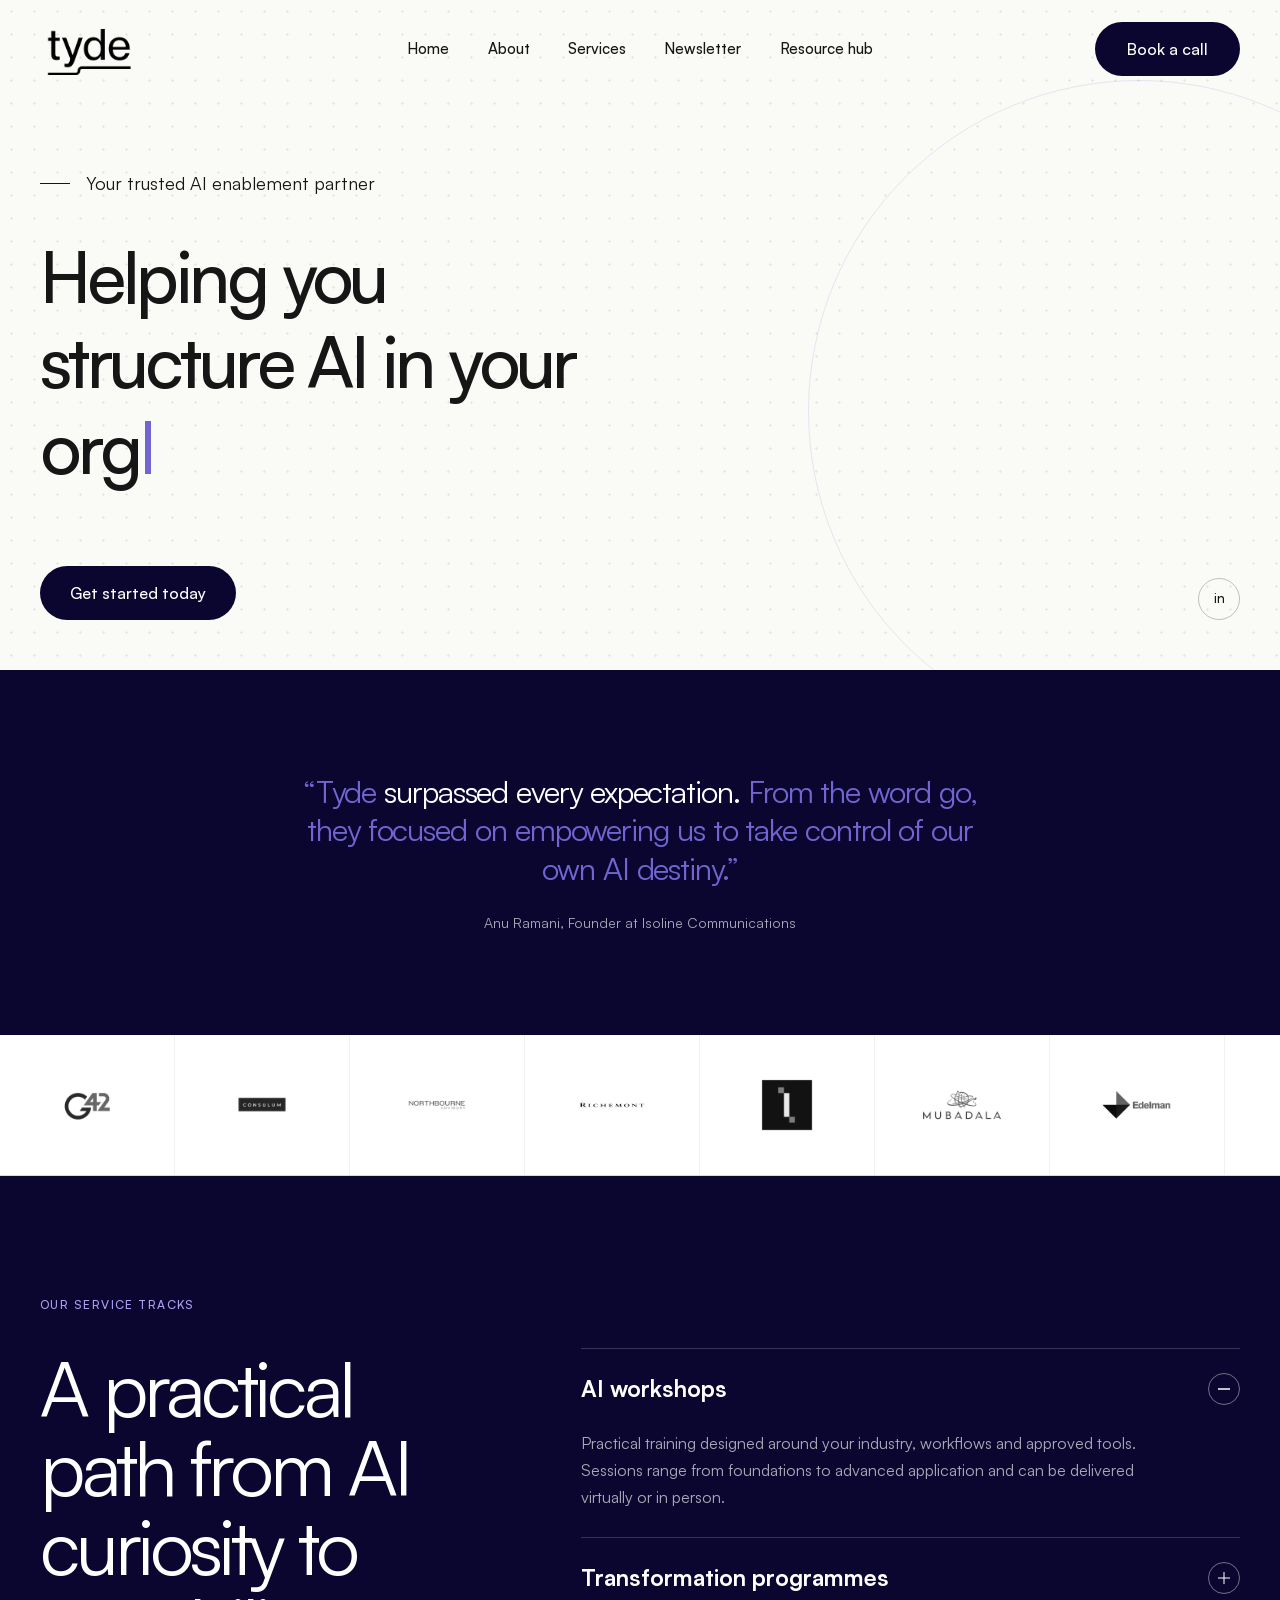
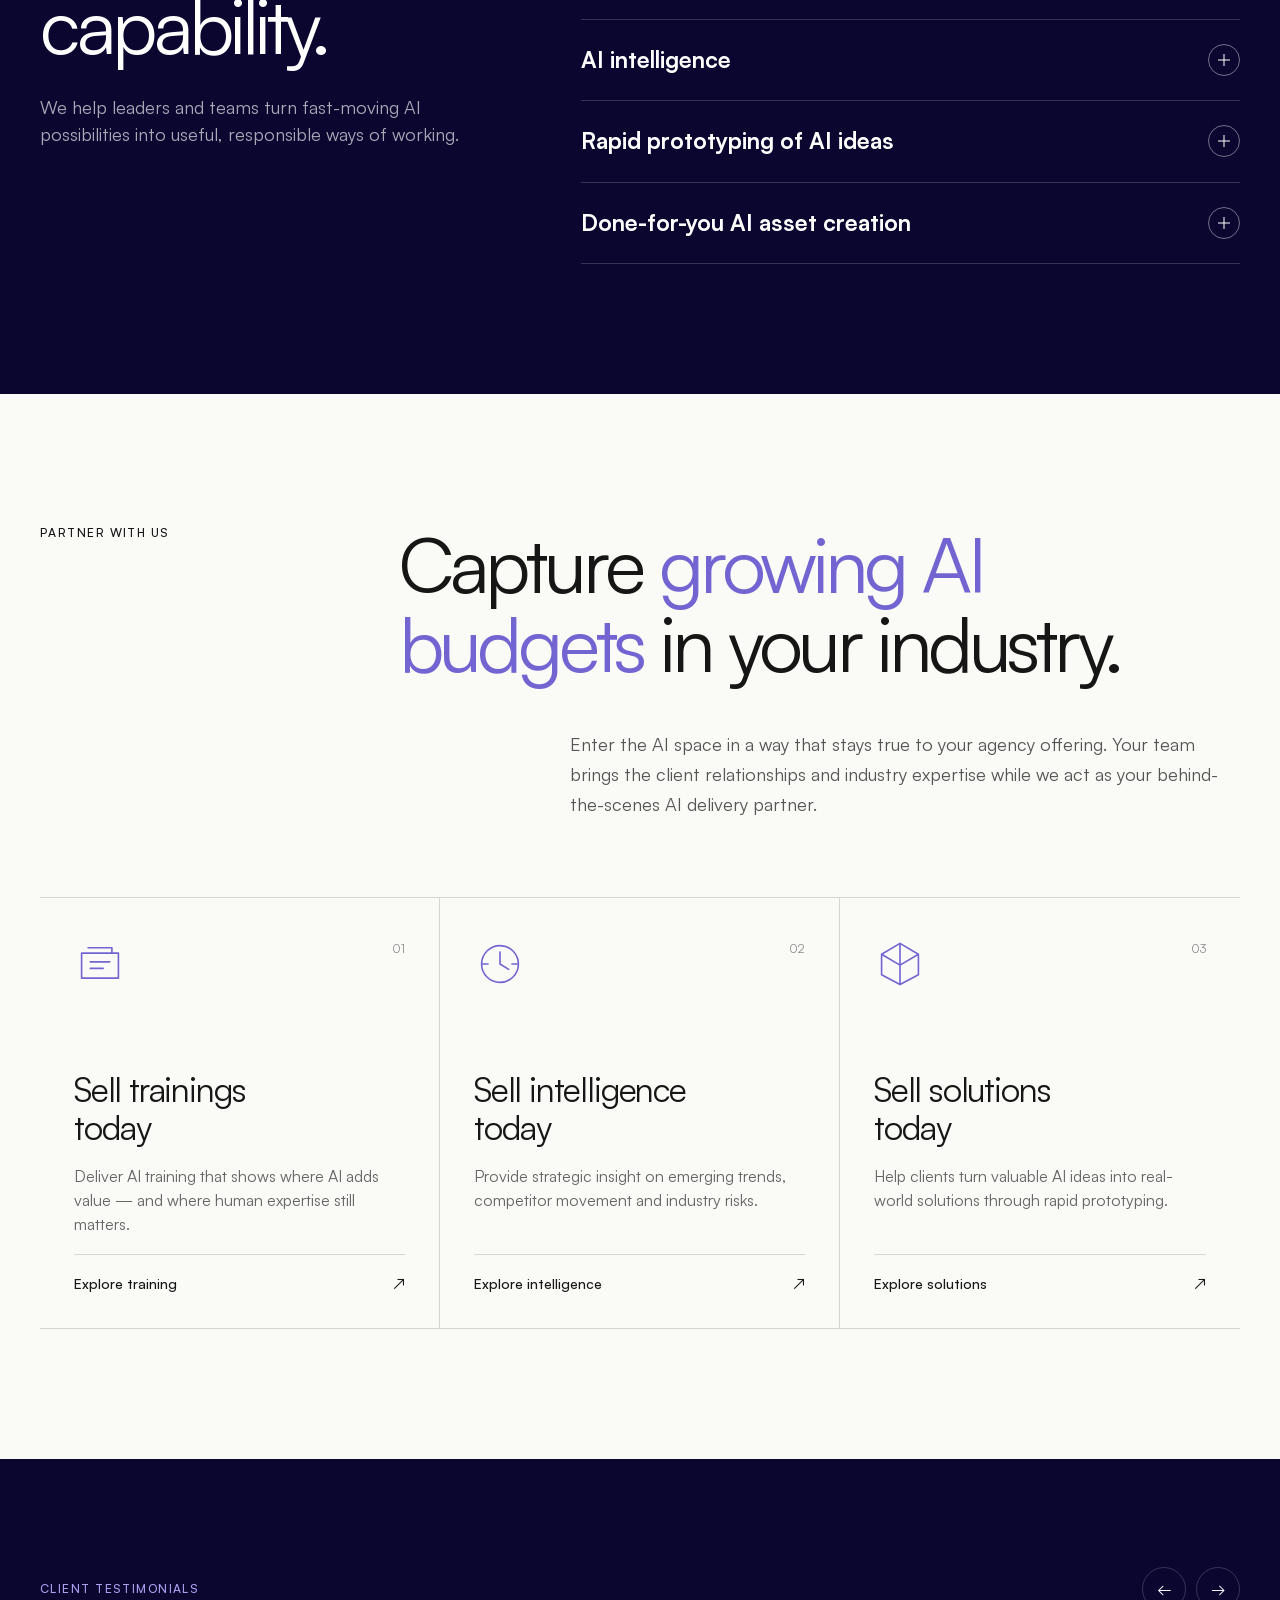
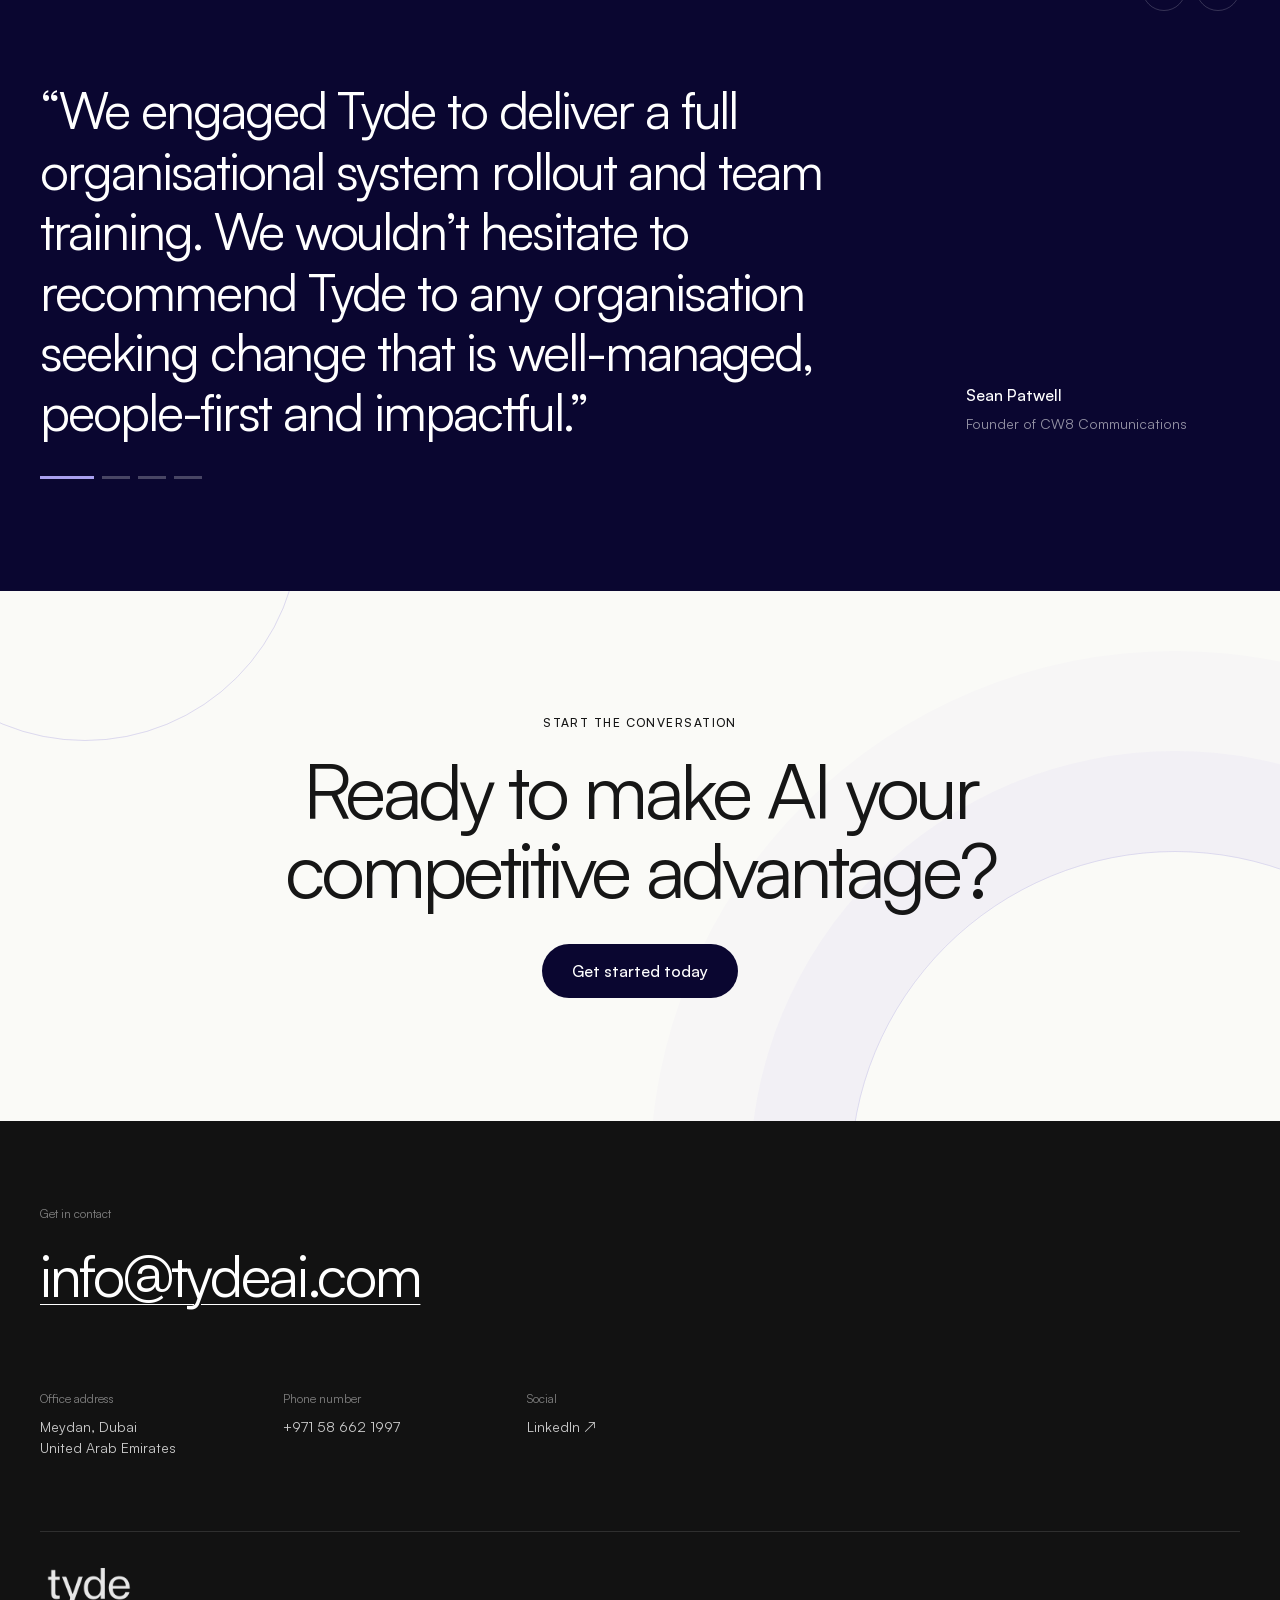
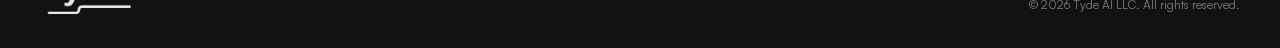
==== index.html @ e91dc78a "first version" ====
<!doctype html>
<html lang="en">
  <head>
    <meta charset="UTF-8" />
    <meta name="viewport" content="width=device-width, initial-scale=1.0" />
    <meta
      name="description"
      content="Tyde helps organisations structure, adopt and scale AI with practical training, transformation programmes and strategic intelligence."
    />
    <meta name="theme-color" content="#0a0630" />
    <meta property="og:title" content="Tyde — Your trusted AI enablement partner" />
    <meta
      property="og:description"
      content="Helping you structure AI in your organisation."
    />
    <meta property="og:type" content="website" />
    <meta property="og:image" content="https://tydeai.github.io/assets/tyde-social.png" />
    <title>Tyde | Your trusted AI enablement partner</title>
    <link rel="icon" href="assets/tyde-mark.png" />
    <link rel="preload" href="styles.css" as="style" />
    <link rel="stylesheet" href="styles.css" />
    <script src="script.js" defer></script>
  </head>
  <body>
    <a class="skip-link" href="#main-content">Skip to main content</a>

    <header class="site-header" data-header>
      <div class="nav-shell">
        <a class="brand" href="#home" aria-label="Tyde home">
          <img src="assets/tyde-logo.png" alt="Tyde" />
        </a>

        <button
          class="menu-toggle"
          type="button"
          aria-expanded="false"
          aria-controls="primary-navigation"
          aria-label="Open navigation"
        >
          <span></span>
          <span></span>
        </button>

        <nav id="primary-navigation" class="primary-nav" aria-label="Primary navigation">
          <a href="#home">Home</a>
          <a href="#about">About</a>
          <a href="#services">Services</a>
          <a href="https://www.tyde-ai.com/newsletter" target="_blank" rel="noreferrer">Newsletter</a>
          <a href="https://www.tyde-ai.com/resources" target="_blank" rel="noreferrer">Resource hub</a>
        </nav>

        <a class="button button--dark header-cta" href="#contact">Book a call</a>
      </div>
    </header>

    <main id="main-content">
      <section id="home" class="hero dot-grid" aria-labelledby="hero-title">
        <div class="hero-inner">
          <p class="eyebrow reveal"><span></span>Your trusted AI enablement partner</p>
          <h1
            id="hero-title"
            class="hero-title reveal"
            data-typewriter="Helping you&#10;structure AI in your&#10;organisation"
            data-typewriter-mobile="Helping you&#10;structure AI in&#10;your organisation"
          >
            Helping you<br />structure AI in your<br />organisation
          </h1>
          <div class="hero-footer reveal">
            <a class="button button--dark" href="#services">Get started today</a>
            <a
              class="social-link"
              href="https://www.linkedin.com/company/102561746"
              target="_blank"
              rel="noreferrer"
              aria-label="Tyde on LinkedIn"
            >
              <span aria-hidden="true">in</span>
            </a>
          </div>
        </div>
      </section>

      <section id="about" class="quote-panel section-dark" aria-label="Client quote">
        <div class="quote-inner reveal">
          <blockquote>
            “Tyde <strong>surpassed every expectation.</strong> From the word go, they focused on
            empowering us to take control of our own AI destiny.”
          </blockquote>
          <p>Anu Ramani, Founder at Isoline Communications</p>
        </div>
      </section>

      <section class="logo-strip" aria-label="Organisations Tyde has worked with">
        <div class="logo-track">
          <div class="logo-set">
            <img src="assets/client-logos/g42.png" alt="G42" />
            <img src="assets/client-logos/consulum.png" alt="Consulum" />
            <img src="assets/client-logos/northbourne.png" alt="Northbourne Advisory" />
            <img src="assets/client-logos/richemont.png" alt="Richemont" />
            <img src="assets/client-logos/isoline.png" alt="Isoline Communications" />
            <img src="assets/client-logos/mubadala.png" alt="Mubadala" />
            <img src="assets/client-logos/edelman.png" alt="Edelman" />
            <img src="assets/client-logos/jwi.png" alt="JWI" />
          </div>
          <div class="logo-set" aria-hidden="true">
            <img src="assets/client-logos/g42.png" alt="" />
            <img src="assets/client-logos/consulum.png" alt="" />
            <img src="assets/client-logos/northbourne.png" alt="" />
            <img src="assets/client-logos/richemont.png" alt="" />
            <img src="assets/client-logos/isoline.png" alt="" />
            <img src="assets/client-logos/mubadala.png" alt="" />
            <img src="assets/client-logos/edelman.png" alt="" />
            <img src="assets/client-logos/jwi.png" alt="" />
          </div>
        </div>
      </section>

      <section id="services" class="services section-dark" aria-labelledby="services-title">
        <div class="section-shell">
          <p class="section-kicker reveal">Our service tracks</p>
          <div class="services-layout">
            <div class="services-intro reveal">
              <h2 id="services-title">A practical path from AI curiosity to capability.</h2>
              <p>
                We help leaders and teams turn fast-moving AI possibilities into useful,
                responsible ways of working.
              </p>
            </div>

            <div class="accordion reveal" data-accordion>
              <article class="accordion-item is-open">
                <h3>
                  <button type="button" aria-expanded="true" aria-controls="service-panel-1">
                    <span>AI workshops</span><span class="accordion-icon" aria-hidden="true"></span>
                  </button>
                </h3>
                <div id="service-panel-1" class="accordion-panel">
                  <div>
                    <p>
                      Practical training designed around your industry, workflows and approved
                      tools. Sessions range from foundations to advanced application and can be
                      delivered virtually or in person.
                    </p>
                  </div>
                </div>
              </article>

              <article class="accordion-item">
                <h3>
                  <button type="button" aria-expanded="false" aria-controls="service-panel-2">
                    <span>Transformation programmes</span><span class="accordion-icon" aria-hidden="true"></span>
                  </button>
                </h3>
                <div id="service-panel-2" class="accordion-panel" hidden>
                  <div>
                    <p>
                      A structured six-month programme covering AI strategy, governance,
                      workflow redesign, tool selection and capability-building across your team.
                    </p>
                  </div>
                </div>
              </article>

              <article class="accordion-item">
                <h3>
                  <button type="button" aria-expanded="false" aria-controls="service-panel-3">
                    <span>AI intelligence</span><span class="accordion-icon" aria-hidden="true"></span>
                  </button>
                </h3>
                <div id="service-panel-3" class="accordion-panel" hidden>
                  <div>
                    <p>
                      Monthly leadership briefings that translate new tools, competitor activity,
                      opportunities and risks into relevant decisions for your organisation.
                    </p>
                  </div>
                </div>
              </article>

              <article class="accordion-item">
                <h3>
                  <button type="button" aria-expanded="false" aria-controls="service-panel-4">
                    <span>Rapid prototyping of AI ideas</span><span class="accordion-icon" aria-hidden="true"></span>
                  </button>
                </h3>
                <div id="service-panel-4" class="accordion-panel" hidden>
                  <div>
                    <p>
                      Turn high-potential concepts into testable prototypes quickly, so your team
                      can learn from real use before making larger technology investments.
                    </p>
                  </div>
                </div>
              </article>

              <article class="accordion-item">
                <h3>
                  <button type="button" aria-expanded="false" aria-controls="service-panel-5">
                    <span>Done-for-you AI asset creation</span><span class="accordion-icon" aria-hidden="true"></span>
                  </button>
                </h3>
                <div id="service-panel-5" class="accordion-panel" hidden>
                  <div>
                    <p>
                      Experienced creative, content and strategy specialists combine human
                      judgement with AI tools to deliver polished written, visual and video assets.
                    </p>
                  </div>
                </div>
              </article>
            </div>
          </div>
        </div>
      </section>

      <section id="partner" class="partner-section" aria-labelledby="partner-title">
        <div class="section-shell">
          <div class="partner-heading reveal">
            <p class="section-kicker">Partner with us</p>
            <h2 id="partner-title">Capture <span>growing AI budgets</span> in your industry.</h2>
          </div>
          <p class="partner-copy reveal">
            Enter the AI space in a way that stays true to your agency offering. Your team brings
            the client relationships and industry expertise while we act as your behind-the-scenes
            AI delivery partner.
          </p>

          <div class="partner-grid">
            <article class="partner-card reveal">
              <div class="line-icon" aria-hidden="true">
                <svg viewBox="0 0 48 48"><path d="M7 14h34v23H7zM13 9h22v5M15 22h18M15 28h12" /></svg>
              </div>
              <p class="card-number">01</p>
              <h3>Sell trainings today</h3>
              <p>Deliver AI training that shows where AI adds value — and where human expertise still matters.</p>
              <a href="#contact">Explore training <span aria-hidden="true">↗</span></a>
            </article>
            <article class="partner-card reveal">
              <div class="line-icon" aria-hidden="true">
                <svg viewBox="0 0 48 48"><circle cx="24" cy="24" r="17"/><path d="M24 13v11l8 5M8 24h5M35 24h5"/></svg>
              </div>
              <p class="card-number">02</p>
              <h3>Sell intelligence today</h3>
              <p>Provide strategic insight on emerging trends, competitor movement and industry risks.</p>
              <a href="#contact">Explore intelligence <span aria-hidden="true">↗</span></a>
            </article>
            <article class="partner-card reveal">
              <div class="line-icon" aria-hidden="true">
                <svg viewBox="0 0 48 48"><path d="M24 5 41 15v19L24 43 7 34V15zM7 15l17 10 17-10M24 25v18M24 5v20"/></svg>
              </div>
              <p class="card-number">03</p>
              <h3>Sell solutions today</h3>
              <p>Help clients turn valuable AI ideas into real-world solutions through rapid prototyping.</p>
              <a href="#contact">Explore solutions <span aria-hidden="true">↗</span></a>
            </article>
          </div>
        </div>
      </section>

      <section id="testimonials" class="testimonials section-dark" aria-labelledby="testimonial-title">
        <div class="section-shell">
          <div class="testimonial-topline reveal">
            <p id="testimonial-title" class="section-kicker">Client testimonials</p>
            <div class="carousel-controls">
              <button type="button" data-carousel-prev aria-label="Previous testimonial">←</button>
              <button type="button" data-carousel-next aria-label="Next testimonial">→</button>
            </div>
          </div>

          <div class="testimonial-stage reveal" aria-live="polite">
            <article class="testimonial-slide is-active" data-slide>
              <blockquote>
                “We engaged Tyde to deliver a full organisational system rollout and team training.
                We wouldn’t hesitate to recommend Tyde to any organisation seeking change that is
                well-managed, people-first and impactful.”
              </blockquote>
              <p><strong>Sean Patwell</strong><span>Founder of CW8 Communications</span></p>
            </article>
            <article class="testimonial-slide" data-slide hidden>
              <blockquote>
                “It’s not about playing with tools here and there. It’s about building the right
                structure and foundations, which Tyde has helped us put in place.”
              </blockquote>
              <p><strong>Benjamin Thomas</strong><span>Creative Director, JWI Global</span></p>
            </article>
            <article class="testimonial-slide" data-slide hidden>
              <blockquote>
                “Tyde’s sessions were insightful, engaging and practical — people walked away
                equally impressed and having benefited. They’re your people.”
              </blockquote>
              <p><strong>Mazar Masud</strong><span>Former Managing Director at Edelman MENA</span></p>
            </article>
            <article class="testimonial-slide" data-slide hidden>
              <blockquote>
                “Tyde has been a true partner in our AI journey. They helped us see how AI could
                connect the dots between our data, our workflows and our experience.”
              </blockquote>
              <p><strong>Toni Sottak</strong><span>Managing Director at Wired Island International</span></p>
            </article>
          </div>
          <div class="carousel-dots" aria-label="Choose testimonial"></div>
        </div>
      </section>

      <section id="contact" class="cta-section" aria-labelledby="cta-title">
        <div class="cta-orbit cta-orbit--one" aria-hidden="true"></div>
        <div class="cta-orbit cta-orbit--two" aria-hidden="true"></div>
        <div class="cta-inner reveal">
          <p class="section-kicker">Start the conversation</p>
          <h2 id="cta-title">Ready to make AI your competitive advantage?</h2>
          <a class="button button--dark" href="mailto:info@tydeai.com?subject=Let%27s%20talk%20about%20AI">Get started today</a>
        </div>
      </section>
    </main>

    <footer class="site-footer">
      <div class="footer-shell">
        <div class="footer-intro">
          <p>Get in contact</p>
          <a href="mailto:info@tydeai.com">info@tydeai.com</a>
        </div>
        <div class="footer-details">
          <div>
            <p>Office address</p>
            <address>Meydan, Dubai<br />United Arab Emirates</address>
          </div>
          <div>
            <p>Phone number</p>
            <a href="tel:+971586621997">+971 58 662 1997</a>
          </div>
          <div>
            <p>Social</p>
            <a href="https://www.linkedin.com/company/102561746" target="_blank" rel="noreferrer">LinkedIn ↗</a>
          </div>
        </div>
        <div class="footer-bottom">
          <a class="brand brand--footer" href="#home" aria-label="Back to top">
            <img src="assets/tyde-logo.png" alt="Tyde" />
          </a>
          <p>© <span data-year>2026</span> Tyde AI LLC. All rights reserved.</p>
        </div>
      </div>
    </footer>
  </body>
</html>
---- styles.css ----
@font-face {
  font-family: "Satoshi";
  src: url("assets/fonts/satoshi-regular.woff2") format("woff2");
  font-display: swap;
  font-style: normal;
  font-weight: 400;
}

@font-face {
  font-family: "Satoshi";
  src: url("assets/fonts/satoshi-medium.woff2") format("woff2");
  font-display: swap;
  font-style: normal;
  font-weight: 500 600;
}

@font-face {
  font-family: "Satoshi";
  src: url("assets/fonts/satoshi-bold.woff2") format("woff2");
  font-display: swap;
  font-style: normal;
  font-weight: 700;
}

:root {
  --ink: #161616;
  --navy: #0a0630;
  --navy-soft: #171143;
  --violet: #7265d1;
  --violet-light: #aaa0f0;
  --paper: #fafaf7;
  --white: #ffffff;
  --line: rgba(22, 22, 22, 0.16);
  --dark-line: rgba(255, 255, 255, 0.18);
  --shell: min(1280px, calc(100vw - 80px));
  --radius-pill: 999px;
  --ease: cubic-bezier(0.2, 0.75, 0.25, 1);
}

* {
  box-sizing: border-box;
}

html {
  scroll-behavior: smooth;
}

body {
  margin: 0;
  background: var(--paper);
  color: var(--ink);
  font-family: "Satoshi", Arial, sans-serif;
  font-size: 16px;
  line-height: 1.5;
  -webkit-font-smoothing: antialiased;
}

body.nav-open {
  overflow: hidden;
}

a {
  color: inherit;
}

button,
a {
  -webkit-tap-highlight-color: transparent;
}

button {
  font: inherit;
}

img,
svg {
  display: block;
  max-width: 100%;
}

h1,
h2,
h3,
p,
blockquote {
  margin: 0;
}

[hidden] {
  display: none !important;
}

.skip-link {
  position: fixed;
  top: 12px;
  left: 12px;
  z-index: 100;
  padding: 10px 16px;
  border-radius: var(--radius-pill);
  background: var(--white);
  color: var(--ink);
  transform: translateY(-180%);
  transition: transform 180ms ease;
}

.skip-link:focus {
  transform: translateY(0);
}

.site-header {
  position: fixed;
  inset: 0 0 auto;
  z-index: 30;
  padding: 22px 0;
  transition: background 250ms ease, padding 250ms ease, box-shadow 250ms ease;
}

.site-header.is-scrolled {
  padding: 14px 0;
  background: rgba(250, 250, 247, 0.9);
  box-shadow: 0 1px 0 rgba(22, 22, 22, 0.08);
  backdrop-filter: blur(18px);
}

.nav-shell,
.section-shell,
.footer-shell {
  width: var(--shell);
  margin-inline: auto;
}

.nav-shell {
  display: grid;
  grid-template-columns: 1fr auto 1fr;
  align-items: center;
}

.brand {
  display: block;
  width: 98px;
  height: 52px;
  overflow: hidden;
  text-decoration: none;
}

.brand img {
  width: 98px;
  height: auto;
  max-width: none;
  transform: translateY(-20px);
}

.primary-nav {
  display: flex;
  align-items: center;
  gap: clamp(22px, 3vw, 42px);
}

.primary-nav a {
  position: relative;
  color: var(--ink);
  font-size: 15px;
  font-weight: 500;
  text-decoration: none;
}

.primary-nav a::after {
  position: absolute;
  right: 0;
  bottom: -7px;
  left: 0;
  height: 1px;
  background: currentColor;
  content: "";
  transform: scaleX(0);
  transform-origin: right;
  transition: transform 220ms var(--ease);
}

.primary-nav a:hover::after,
.primary-nav a:focus-visible::after {
  transform: scaleX(1);
  transform-origin: left;
}

.button {
  display: inline-flex;
  align-items: center;
  justify-content: center;
  min-height: 54px;
  padding: 0 29px;
  border: 1px solid transparent;
  border-radius: var(--radius-pill);
  font-weight: 600;
  text-decoration: none;
  transition: background 220ms ease, color 220ms ease, transform 220ms var(--ease), border-color 220ms ease;
}

.button:hover {
  transform: translateY(-2px);
}

.button--dark {
  background: var(--navy);
  color: var(--white);
}

.button--dark:hover,
.button--dark:focus-visible {
  background: var(--violet);
}

.header-cta {
  justify-self: end;
  min-height: 54px;
  padding-inline: 31px;
}

.menu-toggle {
  display: none;
}

.hero {
  position: relative;
  display: flex;
  min-height: 670px;
  padding: 150px 0 50px;
  overflow: hidden;
}

.dot-grid {
  background-color: var(--paper);
  background-image: radial-gradient(rgba(10, 6, 48, 0.08) 1.05px, transparent 1.05px);
  background-size: 23px 23px;
}

.hero::after {
  position: absolute;
  top: 80px;
  right: -190px;
  width: 660px;
  height: 660px;
  border: 1px solid rgba(114, 101, 209, 0.15);
  border-radius: 50%;
  content: "";
  pointer-events: none;
}

.hero-inner {
  position: relative;
  z-index: 1;
  display: flex;
  flex: 0 1 var(--shell);
  flex-direction: column;
  width: var(--shell);
  margin-inline: auto;
}

.eyebrow,
.section-kicker {
  text-transform: uppercase;
  letter-spacing: 0.12em;
  font-size: 12px;
  font-weight: 600;
}

.eyebrow {
  display: flex;
  align-items: center;
  gap: 16px;
  margin-top: 20px;
  text-transform: none;
  letter-spacing: 0;
  font-size: 18px;
  font-weight: 400;
}

.eyebrow span {
  width: 30px;
  height: 1px;
  background: currentColor;
}

.hero-title {
  max-width: 780px;
  min-height: 3.6em;
  margin-top: 36px;
  font-size: clamp(56px, 5.56vw, 80px);
  font-weight: 500;
  letter-spacing: -0.05em;
  line-height: 1.2;
  white-space: pre-line;
}

.hero-title::after {
  display: inline-block;
  width: 0.08em;
  height: 0.74em;
  margin-left: 0.08em;
  background: var(--violet);
  content: "";
  animation: blink 900ms steps(2, start) infinite;
}

.hero-title.is-complete::after {
  opacity: 0;
  animation: none;
}

.hero-footer {
  display: flex;
  align-items: flex-end;
  justify-content: space-between;
  margin-top: auto;
}

.social-link {
  display: grid;
  width: 42px;
  height: 42px;
  border: 1px solid rgba(22, 22, 22, 0.25);
  border-radius: 50%;
  place-items: center;
  font-size: 13px;
  font-weight: 600;
  text-decoration: none;
  transition: background 200ms ease, color 200ms ease;
}

.social-link:hover,
.social-link:focus-visible {
  background: var(--navy);
  color: var(--white);
}

.section-dark {
  background: var(--navy);
  color: var(--white);
}

.quote-panel {
  display: grid;
  min-height: 365px;
  padding: 72px 24px;
  place-items: center;
}

.quote-inner {
  width: min(700px, 100%);
  text-align: center;
}

.quote-inner blockquote {
  color: var(--violet);
  font-size: clamp(25px, 2.4vw, 36px);
  font-weight: 400;
  letter-spacing: -0.035em;
  line-height: 1.24;
}

.quote-inner blockquote strong {
  color: var(--white);
  font-weight: 400;
}

.quote-inner p {
  margin-top: 25px;
  color: rgba(255, 255, 255, 0.65);
  font-size: 14px;
}

.logo-strip {
  overflow: hidden;
  border-bottom: 1px solid var(--line);
  background: var(--white);
}

.logo-track {
  display: flex;
  width: max-content;
  animation: marquee 32s linear infinite;
}

.logo-set {
  display: grid;
  grid-template-columns: repeat(8, 175px);
}

.logo-set img {
  width: 100%;
  height: 140px;
  padding: 18px;
  border-right: 1px solid rgba(22, 22, 22, 0.06);
  object-fit: contain;
  filter: grayscale(1);
}

.logo-strip:hover .logo-track {
  animation-play-state: paused;
}

.services {
  padding: 120px 0 130px;
}

.services .section-kicker,
.testimonials .section-kicker {
  color: var(--violet-light);
}

.services-layout {
  display: grid;
  grid-template-columns: minmax(260px, 0.8fr) minmax(480px, 1.2fr);
  gap: clamp(50px, 8vw, 120px);
  margin-top: 34px;
}

.services-intro h2,
.partner-heading h2,
.cta-inner h2 {
  font-size: clamp(42px, 6vw, 78px);
  font-weight: 400;
  letter-spacing: -0.052em;
  line-height: 1.03;
}

.services-intro p {
  max-width: 430px;
  margin-top: 30px;
  color: rgba(255, 255, 255, 0.65);
  font-size: 18px;
}

.accordion {
  border-top: 1px solid var(--dark-line);
}

.accordion-item {
  border-bottom: 1px solid var(--dark-line);
}

.accordion-item h3 {
  font-size: inherit;
}

.accordion-item button {
  display: flex;
  align-items: center;
  justify-content: space-between;
  width: 100%;
  padding: 23px 0;
  border: 0;
  background: none;
  color: var(--white);
  cursor: pointer;
  text-align: left;
  font-size: clamp(18px, 2vw, 23px);
}

.accordion-icon {
  position: relative;
  flex: 0 0 32px;
  width: 32px;
  height: 32px;
  margin-left: 20px;
  border: 1px solid rgba(255, 255, 255, 0.42);
  border-radius: 50%;
}

.accordion-icon::before,
.accordion-icon::after {
  position: absolute;
  top: 50%;
  left: 50%;
  width: 12px;
  height: 1px;
  background: var(--white);
  content: "";
  transform: translate(-50%, -50%);
  transition: transform 220ms ease;
}

.accordion-icon::after {
  transform: translate(-50%, -50%) rotate(90deg);
}

.accordion-item.is-open .accordion-icon::after {
  transform: translate(-50%, -50%) rotate(0deg);
}

.accordion-panel {
  display: grid;
  grid-template-rows: 0fr;
  opacity: 0;
  transition: grid-template-rows 360ms var(--ease), opacity 300ms ease;
}

.accordion-panel > div {
  overflow: hidden;
}

.accordion-panel p {
  max-width: 610px;
  padding: 0 54px 26px 0;
  color: rgba(255, 255, 255, 0.65);
  line-height: 1.7;
}

.accordion-item.is-open .accordion-panel {
  grid-template-rows: 1fr;
  opacity: 1;
}

.partner-section {
  padding: 130px 0;
  overflow: hidden;
}

.partner-heading {
  display: grid;
  grid-template-columns: 0.55fr 1.45fr;
  align-items: start;
  gap: 40px;
}

.partner-heading h2 {
  max-width: 840px;
}

.partner-heading h2 span {
  color: var(--violet);
}

.partner-copy {
  max-width: 670px;
  margin: 48px 0 78px auto;
  color: #555;
  font-size: 18px;
  line-height: 1.65;
}

.partner-grid {
  display: grid;
  grid-template-columns: repeat(3, 1fr);
  border-top: 1px solid var(--line);
  border-bottom: 1px solid var(--line);
}

.partner-card {
  position: relative;
  min-height: 430px;
  padding: 40px 34px 36px;
  border-right: 1px solid var(--line);
  transition: background 280ms ease, color 280ms ease, transform 280ms var(--ease);
}

.partner-card:last-child {
  border-right: 0;
}

.partner-card:hover {
  z-index: 1;
  background: var(--navy);
  color: var(--white);
  transform: translateY(-9px);
}

.line-icon {
  width: 52px;
  height: 52px;
  color: var(--violet);
}

.line-icon svg {
  fill: none;
  stroke: currentColor;
  stroke-linecap: round;
  stroke-linejoin: round;
  stroke-width: 1.5;
}

.card-number {
  position: absolute;
  top: 42px;
  right: 34px;
  color: #888;
  font-size: 12px;
}

.partner-card h3 {
  max-width: 250px;
  margin-top: 80px;
  font-size: clamp(24px, 2.7vw, 34px);
  font-weight: 400;
  letter-spacing: -0.035em;
  line-height: 1.12;
}

.partner-card > p:not(.card-number) {
  margin-top: 18px;
  color: #666;
}

.partner-card:hover > p:not(.card-number) {
  color: rgba(255, 255, 255, 0.68);
}

.partner-card a {
  position: absolute;
  right: 34px;
  bottom: 34px;
  left: 34px;
  display: flex;
  justify-content: space-between;
  padding-top: 18px;
  border-top: 1px solid var(--line);
  font-size: 14px;
  font-weight: 600;
  text-decoration: none;
}

.partner-card:hover a {
  border-color: var(--dark-line);
}

.testimonials {
  padding: 108px 0 112px;
}

.testimonial-topline {
  display: flex;
  align-items: center;
  justify-content: space-between;
}

.carousel-controls {
  display: flex;
  gap: 10px;
}

.carousel-controls button {
  display: grid;
  width: 44px;
  height: 44px;
  border: 1px solid var(--dark-line);
  border-radius: 50%;
  background: transparent;
  color: var(--white);
  cursor: pointer;
  place-items: center;
  transition: background 180ms ease, color 180ms ease;
}

.carousel-controls button:hover,
.carousel-controls button:focus-visible {
  background: var(--white);
  color: var(--navy);
}

.testimonial-stage {
  position: relative;
  min-height: 360px;
  margin-top: 68px;
}

.testimonial-slide {
  display: grid;
  grid-template-columns: 1.5fr 0.5fr;
  gap: clamp(50px, 8vw, 120px);
  align-items: end;
  animation: testimonialIn 500ms var(--ease) both;
}

.testimonial-slide blockquote {
  color: var(--white);
  font-size: clamp(29px, 4vw, 52px);
  font-weight: 400;
  letter-spacing: -0.04em;
  line-height: 1.18;
}

.testimonial-slide p {
  padding-bottom: 8px;
  color: rgba(255, 255, 255, 0.56);
  font-size: 14px;
}

.testimonial-slide p strong,
.testimonial-slide p span {
  display: block;
}

.testimonial-slide p strong {
  margin-bottom: 6px;
  color: var(--white);
  font-size: 16px;
  font-weight: 500;
}

.carousel-dots {
  display: flex;
  gap: 8px;
  margin-top: 34px;
}

.carousel-dots button {
  width: 28px;
  height: 3px;
  padding: 0;
  border: 0;
  background: rgba(255, 255, 255, 0.25);
  cursor: pointer;
  transition: background 180ms ease, width 240ms var(--ease);
}

.carousel-dots button.is-active {
  width: 54px;
  background: var(--violet-light);
}

.cta-section {
  position: relative;
  display: grid;
  min-height: 530px;
  padding: 90px 24px;
  overflow: hidden;
  place-items: center;
  text-align: center;
}

.cta-inner {
  position: relative;
  z-index: 1;
  width: min(850px, 100%);
}

.cta-inner h2 {
  margin: 18px 0 36px;
}

.cta-orbit {
  position: absolute;
  border: 1px solid rgba(114, 101, 209, 0.22);
  border-radius: 50%;
}

.cta-orbit--one {
  width: 430px;
  height: 430px;
  top: -280px;
  left: -130px;
}

.cta-orbit--two {
  right: -220px;
  bottom: -380px;
  width: 650px;
  height: 650px;
  box-shadow: 0 0 0 100px rgba(114, 101, 209, 0.035), 0 0 0 200px rgba(114, 101, 209, 0.025);
}

.site-footer {
  padding: 84px 0 34px;
  background: #121212;
  color: var(--white);
}

.footer-intro {
  display: flex;
  flex-direction: column;
  gap: 9px;
}

.footer-intro p,
.footer-details p {
  color: rgba(255, 255, 255, 0.47);
  font-size: 12px;
}

.footer-intro > a {
  width: fit-content;
  font-size: clamp(31px, 4.5vw, 58px);
  letter-spacing: -0.04em;
  text-decoration-thickness: 1px;
  text-underline-offset: 7px;
}

.footer-details {
  display: grid;
  grid-template-columns: repeat(3, 1fr);
  gap: 30px;
  max-width: 700px;
  margin-top: 72px;
}

.footer-details address,
.footer-details a {
  display: inline-block;
  margin-top: 8px;
  color: rgba(255, 255, 255, 0.78);
  font-size: 14px;
  font-style: normal;
  text-decoration: none;
}

.footer-bottom {
  display: flex;
  align-items: flex-end;
  justify-content: space-between;
  margin-top: 72px;
  padding-top: 30px;
  border-top: 1px solid rgba(255, 255, 255, 0.12);
}

.brand--footer {
  filter: invert(1);
  opacity: 0.9;
}

.footer-bottom p {
  color: rgba(255, 255, 255, 0.45);
  font-size: 12px;
}

.reveal {
  opacity: 0;
  transform: translateY(24px);
  transition: opacity 700ms var(--ease), transform 700ms var(--ease);
}

.reveal.is-visible {
  opacity: 1;
  transform: translateY(0);
}

.hero .reveal {
  opacity: 1;
  transform: none;
}

@keyframes blink {
  50% {
    opacity: 0;
  }
}

@keyframes marquee {
  to {
    transform: translateX(-50%);
  }
}

@keyframes testimonialIn {
  from {
    opacity: 0;
    transform: translateY(16px);
  }
  to {
    opacity: 1;
    transform: translateY(0);
  }
}

@media (max-width: 960px) {
  :root {
    --shell: min(100% - 40px, 760px);
  }

  .site-header {
    padding: 18px 0;
  }

  .nav-shell {
    grid-template-columns: 1fr auto;
  }

  .header-cta {
    display: none;
  }

  .menu-toggle {
    position: relative;
    z-index: 2;
    display: grid;
    width: 48px;
    height: 48px;
    padding: 0;
    border: 1px solid rgba(22, 22, 22, 0.18);
    border-radius: 50%;
    background: var(--paper);
    cursor: pointer;
    place-content: center;
    gap: 6px;
  }

  .menu-toggle span {
    width: 18px;
    height: 1px;
    background: var(--ink);
    transition: transform 200ms ease;
  }

  .menu-toggle[aria-expanded="true"] span:first-child {
    transform: translateY(3.5px) rotate(45deg);
  }

  .menu-toggle[aria-expanded="true"] span:last-child {
    transform: translateY(-3.5px) rotate(-45deg);
  }

  .primary-nav {
    position: fixed;
    inset: 0;
    z-index: 1;
    display: flex;
    flex-direction: column;
    align-items: flex-start;
    justify-content: center;
    gap: 18px;
    padding: 100px max(24px, calc((100vw - 760px) / 2));
    background: var(--navy);
    opacity: 0;
    pointer-events: none;
    transform: translateY(-16px);
    transition: opacity 240ms ease, transform 240ms var(--ease);
  }

  .primary-nav.is-open {
    opacity: 1;
    pointer-events: auto;
    transform: translateY(0);
  }

  .primary-nav a {
    color: var(--white);
    font-size: clamp(30px, 7vw, 54px);
    font-weight: 400;
    letter-spacing: -0.035em;
  }

  .services-layout {
    grid-template-columns: 1fr;
  }

  .services-intro p {
    max-width: 580px;
  }

  .partner-heading {
    grid-template-columns: 1fr;
    gap: 24px;
  }

  .partner-copy {
    margin-left: 0;
  }

  .partner-grid {
    grid-template-columns: 1fr;
    border-bottom: 0;
  }

  .partner-card {
    min-height: 350px;
    border-right: 0;
    border-bottom: 1px solid var(--line);
  }

  .testimonial-slide {
    grid-template-columns: 1fr;
    gap: 40px;
  }

  .testimonial-stage {
    min-height: 430px;
  }
}

@media (max-width: 640px) {
  :root {
    --shell: calc(100vw - 32px);
  }

  .brand {
    width: 82px;
  }

  .hero {
    min-height: 660px;
    padding-top: 124px;
  }

  .hero::after {
    top: 210px;
    right: -300px;
  }

  .eyebrow {
    gap: 11px;
    margin-top: 12px;
    font-size: 15px;
  }

  .eyebrow span {
    width: 20px;
  }

  .hero-title {
    min-height: 3.7em;
    margin-top: 32px;
    font-size: clamp(44px, 12vw, 56px);
    line-height: 1.08;
  }

  .hero-footer .button {
    min-height: 50px;
    padding-inline: 23px;
  }

  .quote-panel {
    min-height: 400px;
    padding-inline: 20px;
  }

  .logo-set {
    grid-template-columns: repeat(8, 136px);
  }

  .logo-set img {
    height: 112px;
    padding: 28px;
  }

  .services,
  .partner-section,
  .testimonials {
    padding: 84px 0;
  }

  .services-layout {
    gap: 52px;
    margin-top: 24px;
  }

  .services-intro h2,
  .partner-heading h2,
  .cta-inner h2 {
    font-size: 42px;
  }

  .accordion-item button {
    padding: 20px 0;
    font-size: 17px;
  }

  .accordion-panel p {
    padding-right: 0;
  }

  .partner-copy {
    margin: 34px 0 54px;
    font-size: 16px;
  }

  .partner-card {
    padding-inline: 24px;
  }

  .partner-card a {
    right: 24px;
    left: 24px;
  }

  .testimonial-stage {
    min-height: 510px;
    margin-top: 46px;
  }

  .testimonial-slide blockquote {
    font-size: 29px;
  }

  .cta-section {
    min-height: 500px;
  }

  .footer-details {
    grid-template-columns: 1fr;
    gap: 28px;
    margin-top: 52px;
  }

  .footer-bottom {
    align-items: flex-start;
    flex-direction: column;
    gap: 28px;
  }
}

@media (prefers-reduced-motion: reduce) {
  html {
    scroll-behavior: auto;
  }

  *,
  *::before,
  *::after {
    scroll-behavior: auto !important;
    animation-duration: 0.01ms !important;
    animation-iteration-count: 1 !important;
    transition-duration: 0.01ms !important;
  }

  .reveal {
    opacity: 1;
    transform: none;
  }
}
---- styles.css ----
@font-face {
  font-family: "Satoshi";
  src: url("assets/fonts/satoshi-regular.woff2") format("woff2");
  font-display: swap;
  font-style: normal;
  font-weight: 400;
}

@font-face {
  font-family: "Satoshi";
  src: url("assets/fonts/satoshi-medium.woff2") format("woff2");
  font-display: swap;
  font-style: normal;
  font-weight: 500 600;
}

@font-face {
  font-family: "Satoshi";
  src: url("assets/fonts/satoshi-bold.woff2") format("woff2");
  font-display: swap;
  font-style: normal;
  font-weight: 700;
}

:root {
  --ink: #161616;
  --navy: #0a0630;
  --navy-soft: #171143;
  --violet: #7265d1;
  --violet-light: #aaa0f0;
  --paper: #fafaf7;
  --white: #ffffff;
  --line: rgba(22, 22, 22, 0.16);
  --dark-line: rgba(255, 255, 255, 0.18);
  --shell: min(1280px, calc(100vw - 80px));
  --radius-pill: 999px;
  --ease: cubic-bezier(0.2, 0.75, 0.25, 1);
}

* {
  box-sizing: border-box;
}

html {
  scroll-behavior: smooth;
}

body {
  margin: 0;
  background: var(--paper);
  color: var(--ink);
  font-family: "Satoshi", Arial, sans-serif;
  font-size: 16px;
  line-height: 1.5;
  -webkit-font-smoothing: antialiased;
}

body.nav-open {
  overflow: hidden;
}

a {
  color: inherit;
}

button,
a {
  -webkit-tap-highlight-color: transparent;
}

button {
  font: inherit;
}

img,
svg {
  display: block;
  max-width: 100%;
}

h1,
h2,
h3,
p,
blockquote {
  margin: 0;
}

[hidden] {
  display: none !important;
}

.skip-link {
  position: fixed;
  top: 12px;
  left: 12px;
  z-index: 100;
  padding: 10px 16px;
  border-radius: var(--radius-pill);
  background: var(--white);
  color: var(--ink);
  transform: translateY(-180%);
  transition: transform 180ms ease;
}

.skip-link:focus {
  transform: translateY(0);
}

.site-header {
  position: fixed;
  inset: 0 0 auto;
  z-index: 30;
  padding: 22px 0;
  transition: background 250ms ease, padding 250ms ease, box-shadow 250ms ease;
}

.site-header.is-scrolled {
  padding: 14px 0;
  background: rgba(250, 250, 247, 0.9);
  box-shadow: 0 1px 0 rgba(22, 22, 22, 0.08);
  backdrop-filter: blur(18px);
}

.nav-shell,
.section-shell,
.footer-shell {
  width: var(--shell);
  margin-inline: auto;
}

.nav-shell {
  display: grid;
  grid-template-columns: 1fr auto 1fr;
  align-items: center;
}

.brand {
  display: block;
  width: 98px;
  height: 52px;
  overflow: hidden;
  text-decoration: none;
}

.brand img {
  width: 98px;
  height: auto;
  max-width: none;
  transform: translateY(-20px);
}

.primary-nav {
  display: flex;
  align-items: center;
  gap: clamp(22px, 3vw, 42px);
}

.primary-nav a {
  position: relative;
  color: var(--ink);
  font-size: 15px;
  font-weight: 500;
  text-decoration: none;
}

.primary-nav a::after {
  position: absolute;
  right: 0;
  bottom: -7px;
  left: 0;
  height: 1px;
  background: currentColor;
  content: "";
  transform: scaleX(0);
  transform-origin: right;
  transition: transform 220ms var(--ease);
}

.primary-nav a:hover::after,
.primary-nav a:focus-visible::after {
  transform: scaleX(1);
  transform-origin: left;
}

.button {
  display: inline-flex;
  align-items: center;
  justify-content: center;
  min-height: 54px;
  padding: 0 29px;
  border: 1px solid transparent;
  border-radius: var(--radius-pill);
  font-weight: 600;
  text-decoration: none;
  transition: background 220ms ease, color 220ms ease, transform 220ms var(--ease), border-color 220ms ease;
}

.button:hover {
  transform: translateY(-2px);
}

.button--dark {
  background: var(--navy);
  color: var(--white);
}

.button--dark:hover,
.button--dark:focus-visible {
  background: var(--violet);
}

.header-cta {
  justify-self: end;
  min-height: 54px;
  padding-inline: 31px;
}

.menu-toggle {
  display: none;
}

.hero {
  position: relative;
  display: flex;
  min-height: 670px;
  padding: 150px 0 50px;
  overflow: hidden;
}

.dot-grid {
  background-color: var(--paper);
  background-image: radial-gradient(rgba(10, 6, 48, 0.08) 1.05px, transparent 1.05px);
  background-size: 23px 23px;
}

.hero::after {
  position: absolute;
  top: 80px;
  right: -190px;
  width: 660px;
  height: 660px;
  border: 1px solid rgba(114, 101, 209, 0.15);
  border-radius: 50%;
  content: "";
  pointer-events: none;
}

.hero-inner {
  position: relative;
  z-index: 1;
  display: flex;
  flex: 0 1 var(--shell);
  flex-direction: column;
  width: var(--shell);
  margin-inline: auto;
}

.eyebrow,
.section-kicker {
  text-transform: uppercase;
  letter-spacing: 0.12em;
  font-size: 12px;
  font-weight: 600;
}

.eyebrow {
  display: flex;
  align-items: center;
  gap: 16px;
  margin-top: 20px;
  text-transform: none;
  letter-spacing: 0;
  font-size: 18px;
  font-weight: 400;
}

.eyebrow span {
  width: 30px;
  height: 1px;
  background: currentColor;
}

.hero-title {
  max-width: 780px;
  min-height: 3.6em;
  margin-top: 36px;
  font-size: clamp(56px, 5.56vw, 80px);
  font-weight: 500;
  letter-spacing: -0.05em;
  line-height: 1.2;
  white-space: pre-line;
}

.hero-title::after {
  display: inline-block;
  width: 0.08em;
  height: 0.74em;
  margin-left: 0.08em;
  background: var(--violet);
  content: "";
  animation: blink 900ms steps(2, start) infinite;
}

.hero-title.is-complete::after {
  opacity: 0;
  animation: none;
}

.hero-footer {
  display: flex;
  align-items: flex-end;
  justify-content: space-between;
  margin-top: auto;
}

.social-link {
  display: grid;
  width: 42px;
  height: 42px;
  border: 1px solid rgba(22, 22, 22, 0.25);
  border-radius: 50%;
  place-items: center;
  font-size: 13px;
  font-weight: 600;
  text-decoration: none;
  transition: background 200ms ease, color 200ms ease;
}

.social-link:hover,
.social-link:focus-visible {
  background: var(--navy);
  color: var(--white);
}

.section-dark {
  background: var(--navy);
  color: var(--white);
}

.quote-panel {
  display: grid;
  min-height: 365px;
  padding: 72px 24px;
  place-items: center;
}

.quote-inner {
  width: min(700px, 100%);
  text-align: center;
}

.quote-inner blockquote {
  color: var(--violet);
  font-size: clamp(25px, 2.4vw, 36px);
  font-weight: 400;
  letter-spacing: -0.035em;
  line-height: 1.24;
}

.quote-inner blockquote strong {
  color: var(--white);
  font-weight: 400;
}

.quote-inner p {
  margin-top: 25px;
  color: rgba(255, 255, 255, 0.65);
  font-size: 14px;
}

.logo-strip {
  overflow: hidden;
  border-bottom: 1px solid var(--line);
  background: var(--white);
}

.logo-track {
  display: flex;
  width: max-content;
  animation: marquee 32s linear infinite;
}

.logo-set {
  display: grid;
  grid-template-columns: repeat(8, 175px);
}

.logo-set img {
  width: 100%;
  height: 140px;
  padding: 18px;
  border-right: 1px solid rgba(22, 22, 22, 0.06);
  object-fit: contain;
  filter: grayscale(1);
}

.logo-strip:hover .logo-track {
  animation-play-state: paused;
}

.services {
  padding: 120px 0 130px;
}

.services .section-kicker,
.testimonials .section-kicker {
  color: var(--violet-light);
}

.services-layout {
  display: grid;
  grid-template-columns: minmax(260px, 0.8fr) minmax(480px, 1.2fr);
  gap: clamp(50px, 8vw, 120px);
  margin-top: 34px;
}

.services-intro h2,
.partner-heading h2,
.cta-inner h2 {
  font-size: clamp(42px, 6vw, 78px);
  font-weight: 400;
  letter-spacing: -0.052em;
  line-height: 1.03;
}

.services-intro p {
  max-width: 430px;
  margin-top: 30px;
  color: rgba(255, 255, 255, 0.65);
  font-size: 18px;
}

.accordion {
  border-top: 1px solid var(--dark-line);
}

.accordion-item {
  border-bottom: 1px solid var(--dark-line);
}

.accordion-item h3 {
  font-size: inherit;
}

.accordion-item button {
  display: flex;
  align-items: center;
  justify-content: space-between;
  width: 100%;
  padding: 23px 0;
  border: 0;
  background: none;
  color: var(--white);
  cursor: pointer;
  text-align: left;
  font-size: clamp(18px, 2vw, 23px);
}

.accordion-icon {
  position: relative;
  flex: 0 0 32px;
  width: 32px;
  height: 32px;
  margin-left: 20px;
  border: 1px solid rgba(255, 255, 255, 0.42);
  border-radius: 50%;
}

.accordion-icon::before,
.accordion-icon::after {
  position: absolute;
  top: 50%;
  left: 50%;
  width: 12px;
  height: 1px;
  background: var(--white);
  content: "";
  transform: translate(-50%, -50%);
  transition: transform 220ms ease;
}

.accordion-icon::after {
  transform: translate(-50%, -50%) rotate(90deg);
}

.accordion-item.is-open .accordion-icon::after {
  transform: translate(-50%, -50%) rotate(0deg);
}

.accordion-panel {
  display: grid;
  grid-template-rows: 0fr;
  opacity: 0;
  transition: grid-template-rows 360ms var(--ease), opacity 300ms ease;
}

.accordion-panel > div {
  overflow: hidden;
}

.accordion-panel p {
  max-width: 610px;
  padding: 0 54px 26px 0;
  color: rgba(255, 255, 255, 0.65);
  line-height: 1.7;
}

.accordion-item.is-open .accordion-panel {
  grid-template-rows: 1fr;
  opacity: 1;
}

.partner-section {
  padding: 130px 0;
  overflow: hidden;
}

.partner-heading {
  display: grid;
  grid-template-columns: 0.55fr 1.45fr;
  align-items: start;
  gap: 40px;
}

.partner-heading h2 {
  max-width: 840px;
}

.partner-heading h2 span {
  color: var(--violet);
}

.partner-copy {
  max-width: 670px;
  margin: 48px 0 78px auto;
  color: #555;
  font-size: 18px;
  line-height: 1.65;
}

.partner-grid {
  display: grid;
  grid-template-columns: repeat(3, 1fr);
  border-top: 1px solid var(--line);
  border-bottom: 1px solid var(--line);
}

.partner-card {
  position: relative;
  min-height: 430px;
  padding: 40px 34px 36px;
  border-right: 1px solid var(--line);
  transition: background 280ms ease, color 280ms ease, transform 280ms var(--ease);
}

.partner-card:last-child {
  border-right: 0;
}

.partner-card:hover {
  z-index: 1;
  background: var(--navy);
  color: var(--white);
  transform: translateY(-9px);
}

.line-icon {
  width: 52px;
  height: 52px;
  color: var(--violet);
}

.line-icon svg {
  fill: none;
  stroke: currentColor;
  stroke-linecap: round;
  stroke-linejoin: round;
  stroke-width: 1.5;
}

.card-number {
  position: absolute;
  top: 42px;
  right: 34px;
  color: #888;
  font-size: 12px;
}

.partner-card h3 {
  max-width: 250px;
  margin-top: 80px;
  font-size: clamp(24px, 2.7vw, 34px);
  font-weight: 400;
  letter-spacing: -0.035em;
  line-height: 1.12;
}

.partner-card > p:not(.card-number) {
  margin-top: 18px;
  color: #666;
}

.partner-card:hover > p:not(.card-number) {
  color: rgba(255, 255, 255, 0.68);
}

.partner-card a {
  position: absolute;
  right: 34px;
  bottom: 34px;
  left: 34px;
  display: flex;
  justify-content: space-between;
  padding-top: 18px;
  border-top: 1px solid var(--line);
  font-size: 14px;
  font-weight: 600;
  text-decoration: none;
}

.partner-card:hover a {
  border-color: var(--dark-line);
}

.testimonials {
  padding: 108px 0 112px;
}

.testimonial-topline {
  display: flex;
  align-items: center;
  justify-content: space-between;
}

.carousel-controls {
  display: flex;
  gap: 10px;
}

.carousel-controls button {
  display: grid;
  width: 44px;
  height: 44px;
  border: 1px solid var(--dark-line);
  border-radius: 50%;
  background: transparent;
  color: var(--white);
  cursor: pointer;
  place-items: center;
  transition: background 180ms ease, color 180ms ease;
}

.carousel-controls button:hover,
.carousel-controls button:focus-visible {
  background: var(--white);
  color: var(--navy);
}

.testimonial-stage {
  position: relative;
  min-height: 360px;
  margin-top: 68px;
}

.testimonial-slide {
  display: grid;
  grid-template-columns: 1.5fr 0.5fr;
  gap: clamp(50px, 8vw, 120px);
  align-items: end;
  animation: testimonialIn 500ms var(--ease) both;
}

.testimonial-slide blockquote {
  color: var(--white);
  font-size: clamp(29px, 4vw, 52px);
  font-weight: 400;
  letter-spacing: -0.04em;
  line-height: 1.18;
}

.testimonial-slide p {
  padding-bottom: 8px;
  color: rgba(255, 255, 255, 0.56);
  font-size: 14px;
}

.testimonial-slide p strong,
.testimonial-slide p span {
  display: block;
}

.testimonial-slide p strong {
  margin-bottom: 6px;
  color: var(--white);
  font-size: 16px;
  font-weight: 500;
}

.carousel-dots {
  display: flex;
  gap: 8px;
  margin-top: 34px;
}

.carousel-dots button {
  width: 28px;
  height: 3px;
  padding: 0;
  border: 0;
  background: rgba(255, 255, 255, 0.25);
  cursor: pointer;
  transition: background 180ms ease, width 240ms var(--ease);
}

.carousel-dots button.is-active {
  width: 54px;
  background: var(--violet-light);
}

.cta-section {
  position: relative;
  display: grid;
  min-height: 530px;
  padding: 90px 24px;
  overflow: hidden;
  place-items: center;
  text-align: center;
}

.cta-inner {
  position: relative;
  z-index: 1;
  width: min(850px, 100%);
}

.cta-inner h2 {
  margin: 18px 0 36px;
}

.cta-orbit {
  position: absolute;
  border: 1px solid rgba(114, 101, 209, 0.22);
  border-radius: 50%;
}

.cta-orbit--one {
  width: 430px;
  height: 430px;
  top: -280px;
  left: -130px;
}

.cta-orbit--two {
  right: -220px;
  bottom: -380px;
  width: 650px;
  height: 650px;
  box-shadow: 0 0 0 100px rgba(114, 101, 209, 0.035), 0 0 0 200px rgba(114, 101, 209, 0.025);
}

.site-footer {
  padding: 84px 0 34px;
  background: #121212;
  color: var(--white);
}

.footer-intro {
  display: flex;
  flex-direction: column;
  gap: 9px;
}

.footer-intro p,
.footer-details p {
  color: rgba(255, 255, 255, 0.47);
  font-size: 12px;
}

.footer-intro > a {
  width: fit-content;
  font-size: clamp(31px, 4.5vw, 58px);
  letter-spacing: -0.04em;
  text-decoration-thickness: 1px;
  text-underline-offset: 7px;
}

.footer-details {
  display: grid;
  grid-template-columns: repeat(3, 1fr);
  gap: 30px;
  max-width: 700px;
  margin-top: 72px;
}

.footer-details address,
.footer-details a {
  display: inline-block;
  margin-top: 8px;
  color: rgba(255, 255, 255, 0.78);
  font-size: 14px;
  font-style: normal;
  text-decoration: none;
}

.footer-bottom {
  display: flex;
  align-items: flex-end;
  justify-content: space-between;
  margin-top: 72px;
  padding-top: 30px;
  border-top: 1px solid rgba(255, 255, 255, 0.12);
}

.brand--footer {
  filter: invert(1);
  opacity: 0.9;
}

.footer-bottom p {
  color: rgba(255, 255, 255, 0.45);
  font-size: 12px;
}

.reveal {
  opacity: 0;
  transform: translateY(24px);
  transition: opacity 700ms var(--ease), transform 700ms var(--ease);
}

.reveal.is-visible {
  opacity: 1;
  transform: translateY(0);
}

.hero .reveal {
  opacity: 1;
  transform: none;
}

@keyframes blink {
  50% {
    opacity: 0;
  }
}

@keyframes marquee {
  to {
    transform: translateX(-50%);
  }
}

@keyframes testimonialIn {
  from {
    opacity: 0;
    transform: translateY(16px);
  }
  to {
    opacity: 1;
    transform: translateY(0);
  }
}

@media (max-width: 960px) {
  :root {
    --shell: min(100% - 40px, 760px);
  }

  .site-header {
    padding: 18px 0;
  }

  .nav-shell {
    grid-template-columns: 1fr auto;
  }

  .header-cta {
    display: none;
  }

  .menu-toggle {
    position: relative;
    z-index: 2;
    display: grid;
    width: 48px;
    height: 48px;
    padding: 0;
    border: 1px solid rgba(22, 22, 22, 0.18);
    border-radius: 50%;
    background: var(--paper);
    cursor: pointer;
    place-content: center;
    gap: 6px;
  }

  .menu-toggle span {
    width: 18px;
    height: 1px;
    background: var(--ink);
    transition: transform 200ms ease;
  }

  .menu-toggle[aria-expanded="true"] span:first-child {
    transform: translateY(3.5px) rotate(45deg);
  }

  .menu-toggle[aria-expanded="true"] span:last-child {
    transform: translateY(-3.5px) rotate(-45deg);
  }

  .primary-nav {
    position: fixed;
    inset: 0;
    z-index: 1;
    display: flex;
    flex-direction: column;
    align-items: flex-start;
    justify-content: center;
    gap: 18px;
    padding: 100px max(24px, calc((100vw - 760px) / 2));
    background: var(--navy);
    opacity: 0;
    pointer-events: none;
    transform: translateY(-16px);
    transition: opacity 240ms ease, transform 240ms var(--ease);
  }

  .primary-nav.is-open {
    opacity: 1;
    pointer-events: auto;
    transform: translateY(0);
  }

  .primary-nav a {
    color: var(--white);
    font-size: clamp(30px, 7vw, 54px);
    font-weight: 400;
    letter-spacing: -0.035em;
  }

  .services-layout {
    grid-template-columns: 1fr;
  }

  .services-intro p {
    max-width: 580px;
  }

  .partner-heading {
    grid-template-columns: 1fr;
    gap: 24px;
  }

  .partner-copy {
    margin-left: 0;
  }

  .partner-grid {
    grid-template-columns: 1fr;
    border-bottom: 0;
  }

  .partner-card {
    min-height: 350px;
    border-right: 0;
    border-bottom: 1px solid var(--line);
  }

  .testimonial-slide {
    grid-template-columns: 1fr;
    gap: 40px;
  }

  .testimonial-stage {
    min-height: 430px;
  }
}

@media (max-width: 640px) {
  :root {
    --shell: calc(100vw - 32px);
  }

  .brand {
    width: 82px;
  }

  .hero {
    min-height: 660px;
    padding-top: 124px;
  }

  .hero::after {
    top: 210px;
    right: -300px;
  }

  .eyebrow {
    gap: 11px;
    margin-top: 12px;
    font-size: 15px;
  }

  .eyebrow span {
    width: 20px;
  }

  .hero-title {
    min-height: 3.7em;
    margin-top: 32px;
    font-size: clamp(44px, 12vw, 56px);
    line-height: 1.08;
  }

  .hero-footer .button {
    min-height: 50px;
    padding-inline: 23px;
  }

  .quote-panel {
    min-height: 400px;
    padding-inline: 20px;
  }

  .logo-set {
    grid-template-columns: repeat(8, 136px);
  }

  .logo-set img {
    height: 112px;
    padding: 28px;
  }

  .services,
  .partner-section,
  .testimonials {
    padding: 84px 0;
  }

  .services-layout {
    gap: 52px;
    margin-top: 24px;
  }

  .services-intro h2,
  .partner-heading h2,
  .cta-inner h2 {
    font-size: 42px;
  }

  .accordion-item button {
    padding: 20px 0;
    font-size: 17px;
  }

  .accordion-panel p {
    padding-right: 0;
  }

  .partner-copy {
    margin: 34px 0 54px;
    font-size: 16px;
  }

  .partner-card {
    padding-inline: 24px;
  }

  .partner-card a {
    right: 24px;
    left: 24px;
  }

  .testimonial-stage {
    min-height: 510px;
    margin-top: 46px;
  }

  .testimonial-slide blockquote {
    font-size: 29px;
  }

  .cta-section {
    min-height: 500px;
  }

  .footer-details {
    grid-template-columns: 1fr;
    gap: 28px;
    margin-top: 52px;
  }

  .footer-bottom {
    align-items: flex-start;
    flex-direction: column;
    gap: 28px;
  }
}

@media (prefers-reduced-motion: reduce) {
  html {
    scroll-behavior: auto;
  }

  *,
  *::before,
  *::after {
    scroll-behavior: auto !important;
    animation-duration: 0.01ms !important;
    animation-iteration-count: 1 !important;
    transition-duration: 0.01ms !important;
  }

  .reveal {
    opacity: 1;
    transform: none;
  }
}
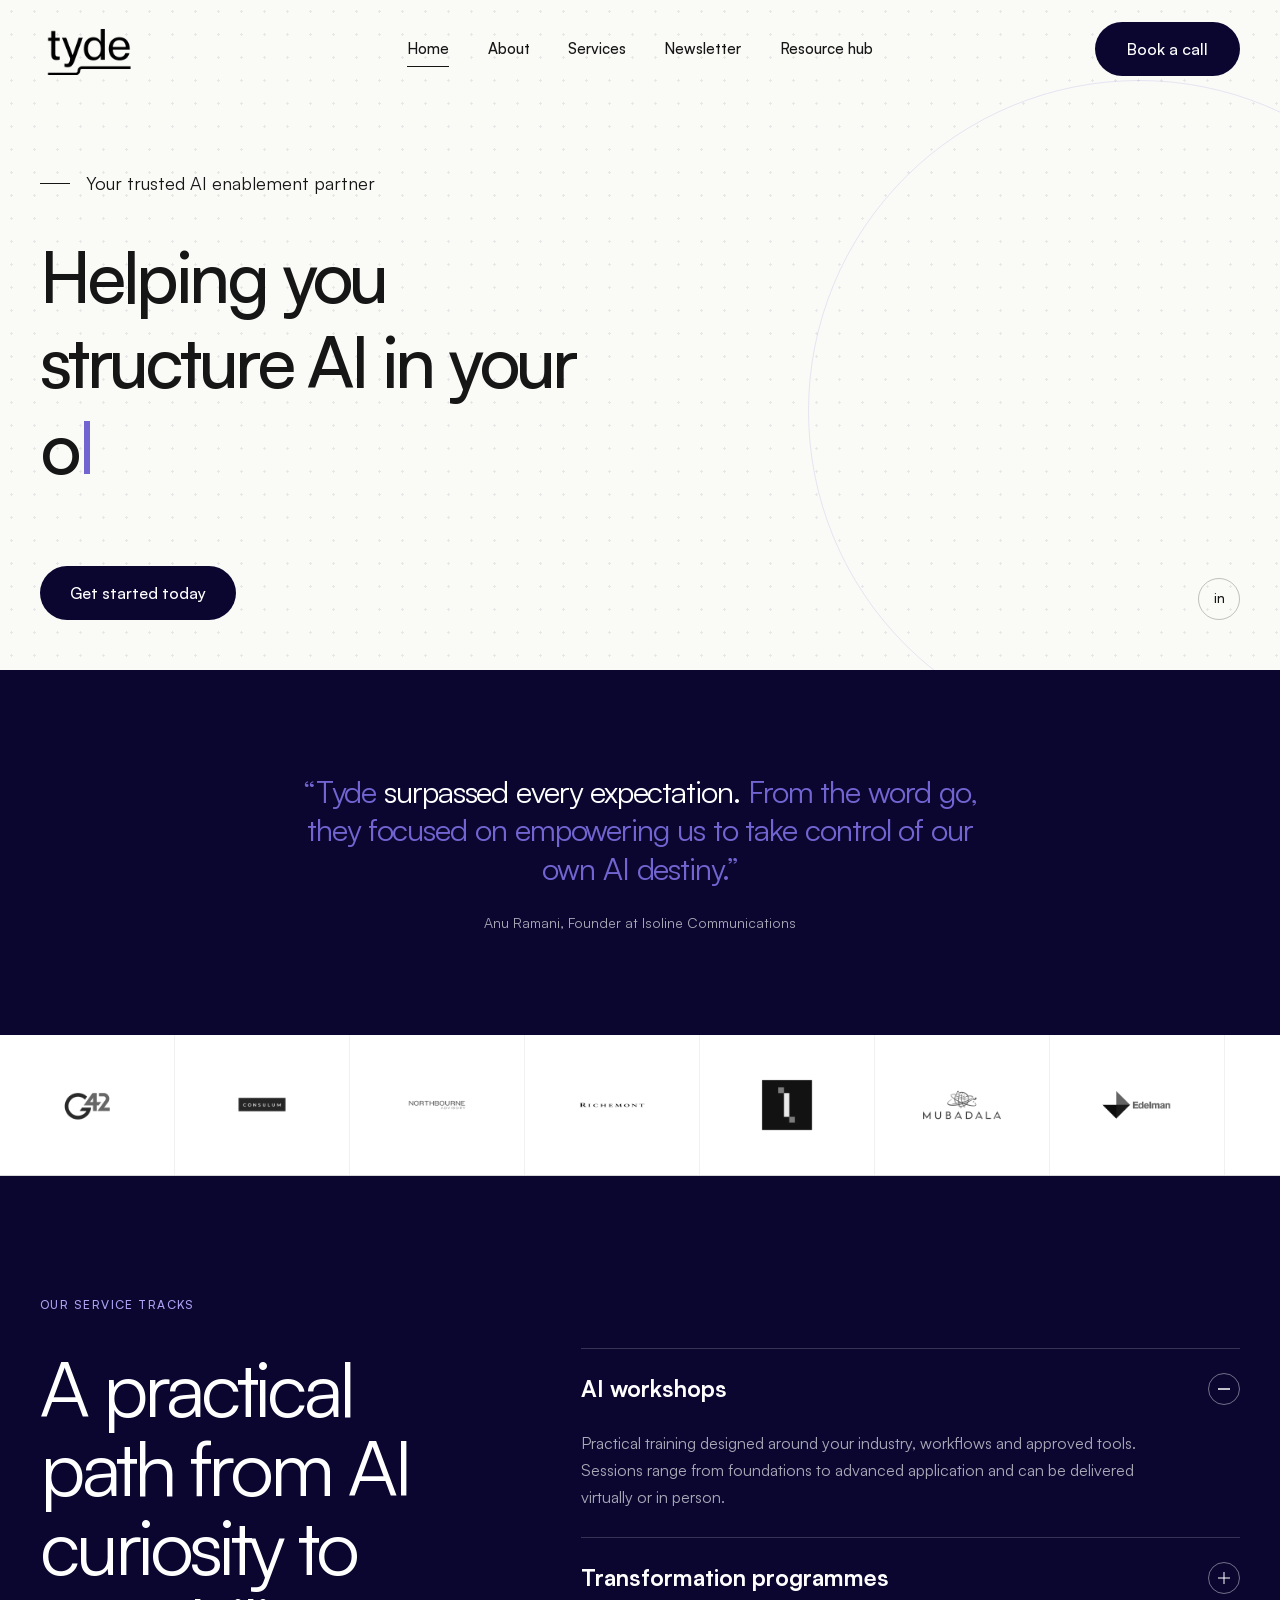
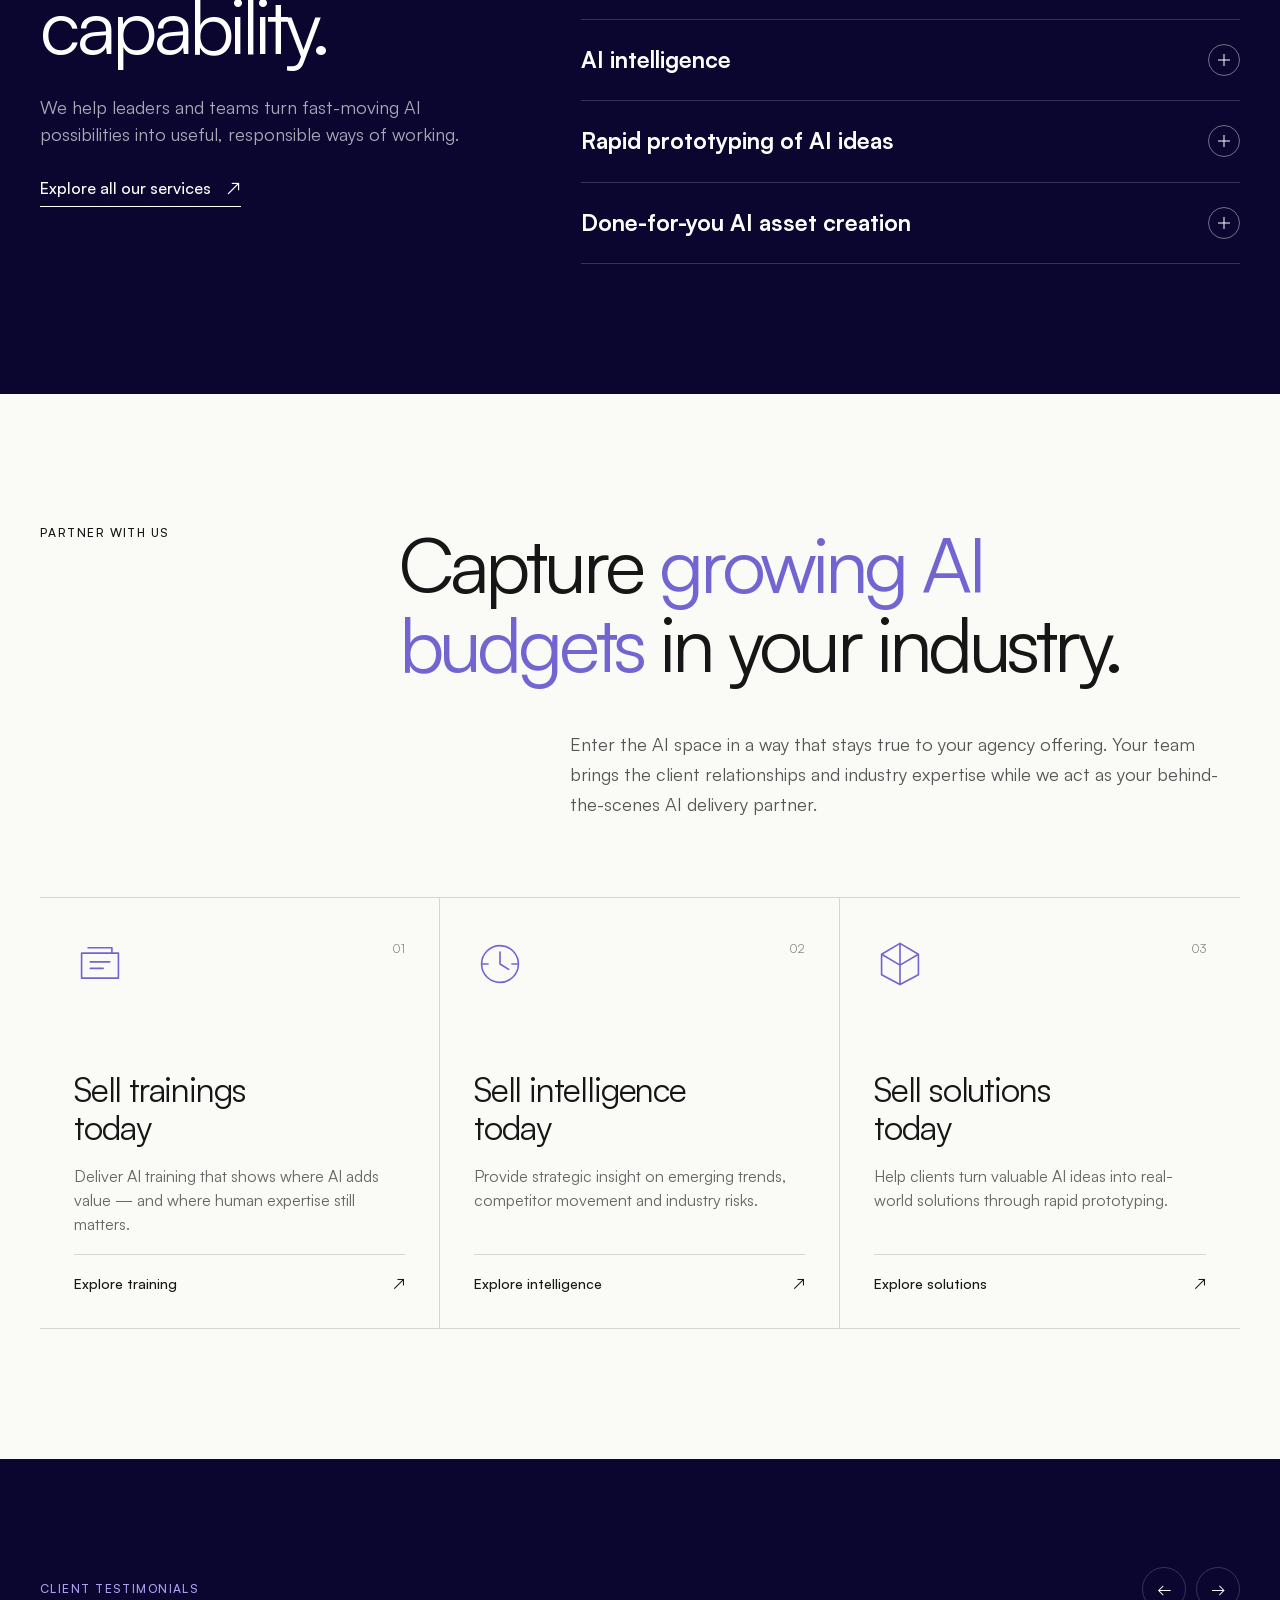
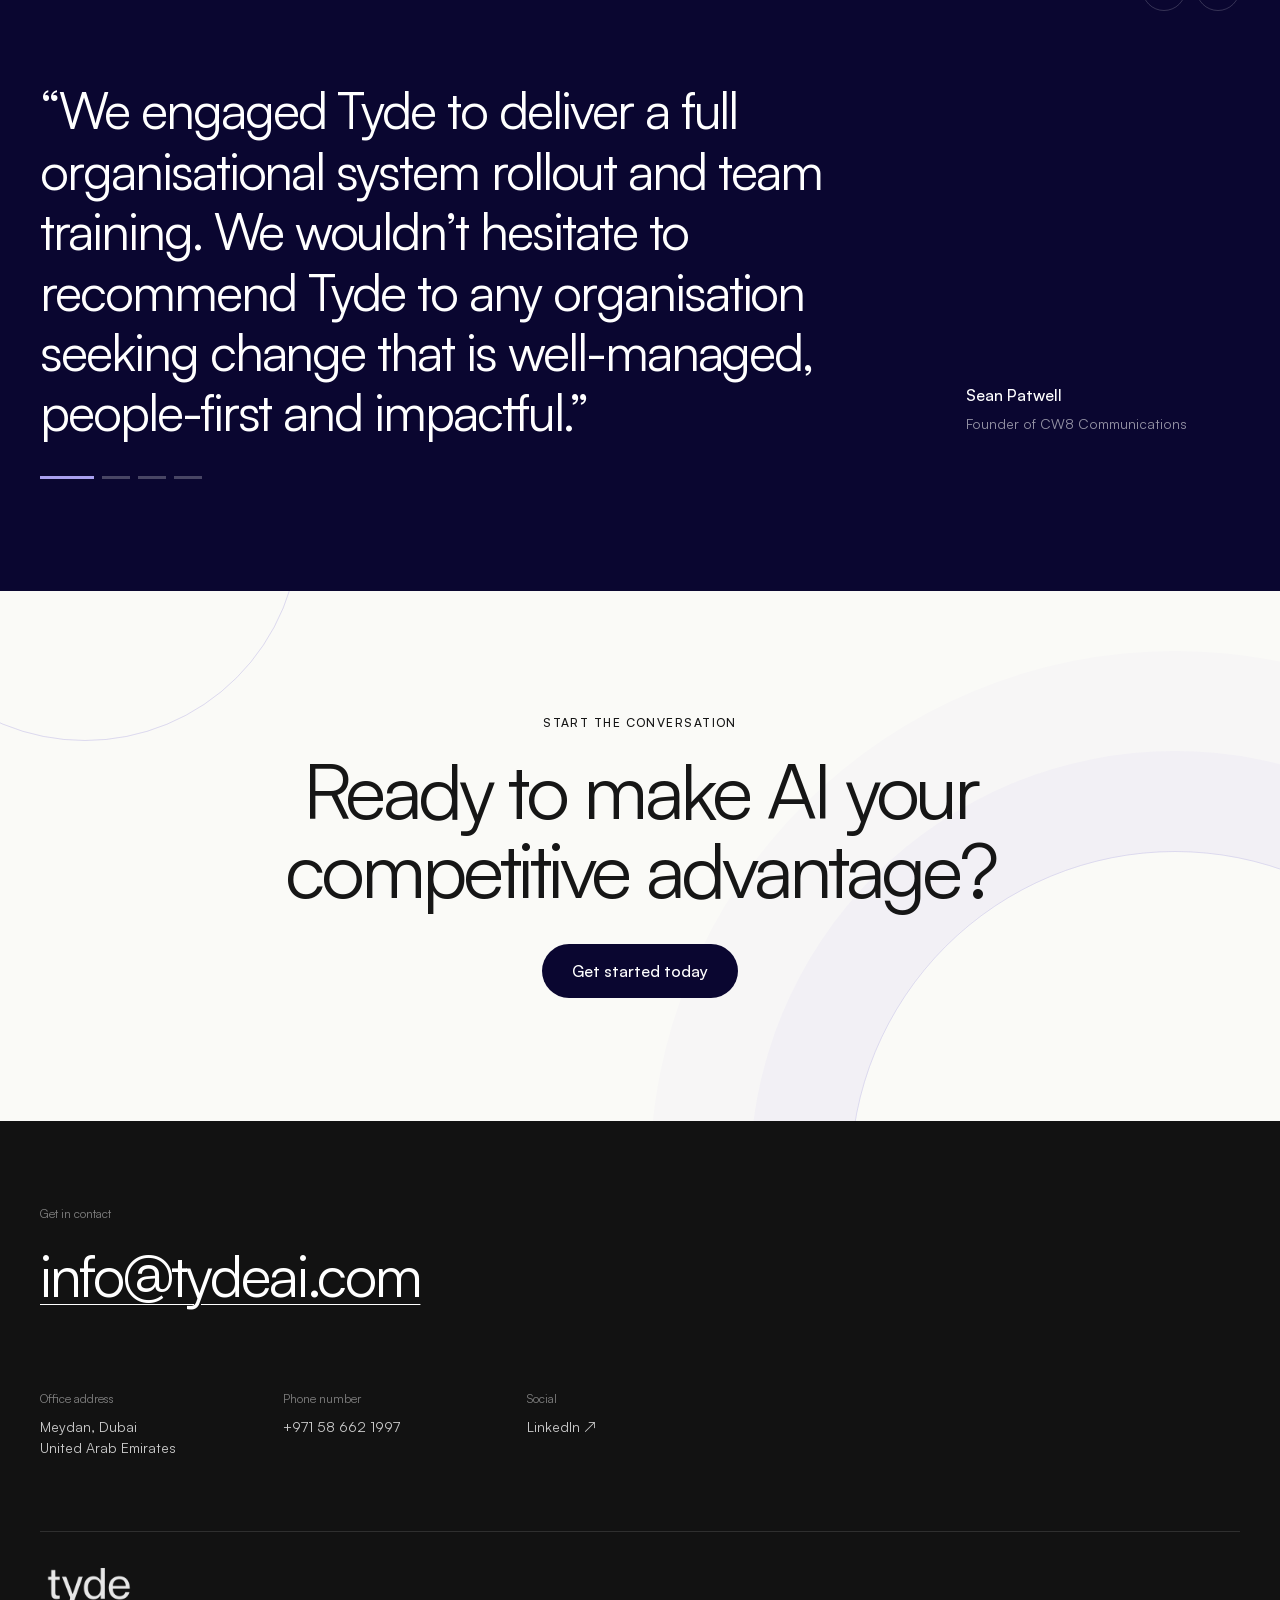
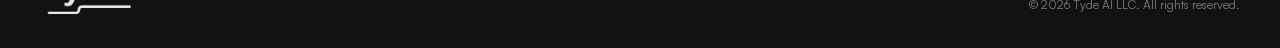
==== commit 2a37d193: "adding sub pages" ====
--- a/index.html
+++ b/index.html
@@ -26,7 +26,7 @@
 
     <header class="site-header" data-header>
       <div class="nav-shell">
-        <a class="brand" href="#home" aria-label="Tyde home">
+        <a class="brand" href="./" aria-label="Tyde home">
           <img src="assets/tyde-logo.png" alt="Tyde" />
         </a>
 
@@ -42,11 +42,12 @@
         </button>
 
         <nav id="primary-navigation" class="primary-nav" aria-label="Primary navigation">
-          <a href="#home">Home</a>
-          <a href="#about">About</a>
-          <a href="#services">Services</a>
-          <a href="https://www.tyde-ai.com/newsletter" target="_blank" rel="noreferrer">Newsletter</a>
-          <a href="https://www.tyde-ai.com/resources" target="_blank" rel="noreferrer">Resource hub</a>
+          <a href="./" aria-current="page">Home</a>
+          <a href="about/">About</a>
+          <a href="services/">Services</a>
+          <a href="newsletter/">Newsletter</a>
+          <a href="resources/">Resource hub</a>
+          <a class="mobile-nav-cta" href="#contact">Book a call ↗</a>
         </nav>
 
         <a class="button button--dark header-cta" href="#contact">Book a call</a>
@@ -125,6 +126,7 @@
                 We help leaders and teams turn fast-moving AI possibilities into useful,
                 responsible ways of working.
               </p>
+              <a class="text-link" href="services/">Explore all our services <span aria-hidden="true">↗</span></a>
             </div>
 
             <div class="accordion reveal" data-accordion>
@@ -233,7 +235,7 @@
               <p class="card-number">01</p>
               <h3>Sell trainings today</h3>
               <p>Deliver AI training that shows where AI adds value — and where human expertise still matters.</p>
-              <a href="#contact">Explore training <span aria-hidden="true">↗</span></a>
+              <a href="services/#ai-workshops">Explore training <span aria-hidden="true">↗</span></a>
             </article>
             <article class="partner-card reveal">
               <div class="line-icon" aria-hidden="true">
@@ -242,7 +244,7 @@
               <p class="card-number">02</p>
               <h3>Sell intelligence today</h3>
               <p>Provide strategic insight on emerging trends, competitor movement and industry risks.</p>
-              <a href="#contact">Explore intelligence <span aria-hidden="true">↗</span></a>
+              <a href="services/#ai-intelligence">Explore intelligence <span aria-hidden="true">↗</span></a>
             </article>
             <article class="partner-card reveal">
               <div class="line-icon" aria-hidden="true">
@@ -251,7 +253,7 @@
               <p class="card-number">03</p>
               <h3>Sell solutions today</h3>
               <p>Help clients turn valuable AI ideas into real-world solutions through rapid prototyping.</p>
-              <a href="#contact">Explore solutions <span aria-hidden="true">↗</span></a>
+              <a href="services/#rapid-prototyping">Explore solutions <span aria-hidden="true">↗</span></a>
             </article>
           </div>
         </div>
--- a/styles.css
+++ b/styles.css
@@ -43,6 +43,7 @@
 
 html {
   scroll-behavior: smooth;
+  scroll-padding-top: 110px;
 }
 
 body {
@@ -178,7 +179,8 @@
 }
 
 .primary-nav a:hover::after,
-.primary-nav a:focus-visible::after {
+.primary-nav a:focus-visible::after,
+.primary-nav a[aria-current="page"]::after {
   transform: scaleX(1);
   transform-origin: left;
 }
@@ -220,6 +222,26 @@
   display: none;
 }
 
+.primary-nav .mobile-nav-cta {
+  display: none;
+}
+
+:focus-visible {
+  outline: 2px solid var(--violet);
+  outline-offset: 5px;
+}
+
+.text-link {
+  display: inline-flex;
+  align-items: center;
+  gap: 16px;
+  margin-top: 28px;
+  padding-bottom: 6px;
+  border-bottom: 1px solid currentColor;
+  font-weight: 500;
+  text-decoration: none;
+}
+
 .hero {
   position: relative;
   display: flex;
@@ -822,18 +844,18 @@
   font-size: 12px;
 }
 
-.reveal {
+.js .reveal {
   opacity: 0;
   transform: translateY(24px);
   transition: opacity 700ms var(--ease), transform 700ms var(--ease);
 }
 
-.reveal.is-visible {
+.js .reveal.is-visible {
   opacity: 1;
   transform: translateY(0);
 }
 
-.hero .reveal {
+.js .hero .reveal {
   opacity: 1;
   transform: none;
 }
@@ -920,6 +942,7 @@
     padding: 100px max(24px, calc((100vw - 760px) / 2));
     background: var(--navy);
     opacity: 0;
+    visibility: hidden;
     pointer-events: none;
     transform: translateY(-16px);
     transition: opacity 240ms ease, transform 240ms var(--ease);
@@ -927,6 +950,7 @@
 
   .primary-nav.is-open {
     opacity: 1;
+    visibility: visible;
     pointer-events: auto;
     transform: translateY(0);
   }
@@ -936,6 +960,46 @@
     font-size: clamp(30px, 7vw, 54px);
     font-weight: 400;
     letter-spacing: -0.035em;
+  }
+
+  .primary-nav .mobile-nav-cta {
+    display: inline-flex;
+    margin-top: 18px;
+    color: var(--violet-light);
+    font-size: 22px;
+  }
+
+  html:not(.js) .site-header {
+    position: relative;
+    background: var(--paper);
+  }
+
+  html:not(.js) .nav-shell {
+    display: flex;
+    flex-wrap: wrap;
+    gap: 20px;
+  }
+
+  html:not(.js) .menu-toggle {
+    display: none;
+  }
+
+  html:not(.js) .primary-nav {
+    position: static;
+    flex-direction: row;
+    flex-wrap: wrap;
+    gap: 16px;
+    padding: 0;
+    opacity: 1;
+    visibility: visible;
+    pointer-events: auto;
+    transform: none;
+    background: transparent;
+  }
+
+  html:not(.js) .primary-nav a {
+    color: var(--navy);
+    font-size: 16px;
   }
 
   .services-layout {
@@ -1111,7 +1175,7 @@
     transition-duration: 0.01ms !important;
   }
 
-  .reveal {
+  .js .reveal {
     opacity: 1;
     transform: none;
   }
--- a/styles.css
+++ b/styles.css
@@ -43,6 +43,7 @@
 
 html {
   scroll-behavior: smooth;
+  scroll-padding-top: 110px;
 }
 
 body {
@@ -178,7 +179,8 @@
 }
 
 .primary-nav a:hover::after,
-.primary-nav a:focus-visible::after {
+.primary-nav a:focus-visible::after,
+.primary-nav a[aria-current="page"]::after {
   transform: scaleX(1);
   transform-origin: left;
 }
@@ -220,6 +222,26 @@
   display: none;
 }
 
+.primary-nav .mobile-nav-cta {
+  display: none;
+}
+
+:focus-visible {
+  outline: 2px solid var(--violet);
+  outline-offset: 5px;
+}
+
+.text-link {
+  display: inline-flex;
+  align-items: center;
+  gap: 16px;
+  margin-top: 28px;
+  padding-bottom: 6px;
+  border-bottom: 1px solid currentColor;
+  font-weight: 500;
+  text-decoration: none;
+}
+
 .hero {
   position: relative;
   display: flex;
@@ -822,18 +844,18 @@
   font-size: 12px;
 }
 
-.reveal {
+.js .reveal {
   opacity: 0;
   transform: translateY(24px);
   transition: opacity 700ms var(--ease), transform 700ms var(--ease);
 }
 
-.reveal.is-visible {
+.js .reveal.is-visible {
   opacity: 1;
   transform: translateY(0);
 }
 
-.hero .reveal {
+.js .hero .reveal {
   opacity: 1;
   transform: none;
 }
@@ -920,6 +942,7 @@
     padding: 100px max(24px, calc((100vw - 760px) / 2));
     background: var(--navy);
     opacity: 0;
+    visibility: hidden;
     pointer-events: none;
     transform: translateY(-16px);
     transition: opacity 240ms ease, transform 240ms var(--ease);
@@ -927,6 +950,7 @@
 
   .primary-nav.is-open {
     opacity: 1;
+    visibility: visible;
     pointer-events: auto;
     transform: translateY(0);
   }
@@ -936,6 +960,46 @@
     font-size: clamp(30px, 7vw, 54px);
     font-weight: 400;
     letter-spacing: -0.035em;
+  }
+
+  .primary-nav .mobile-nav-cta {
+    display: inline-flex;
+    margin-top: 18px;
+    color: var(--violet-light);
+    font-size: 22px;
+  }
+
+  html:not(.js) .site-header {
+    position: relative;
+    background: var(--paper);
+  }
+
+  html:not(.js) .nav-shell {
+    display: flex;
+    flex-wrap: wrap;
+    gap: 20px;
+  }
+
+  html:not(.js) .menu-toggle {
+    display: none;
+  }
+
+  html:not(.js) .primary-nav {
+    position: static;
+    flex-direction: row;
+    flex-wrap: wrap;
+    gap: 16px;
+    padding: 0;
+    opacity: 1;
+    visibility: visible;
+    pointer-events: auto;
+    transform: none;
+    background: transparent;
+  }
+
+  html:not(.js) .primary-nav a {
+    color: var(--navy);
+    font-size: 16px;
   }
 
   .services-layout {
@@ -1111,7 +1175,7 @@
     transition-duration: 0.01ms !important;
   }
 
-  .reveal {
+  .js .reveal {
     opacity: 1;
     transform: none;
   }
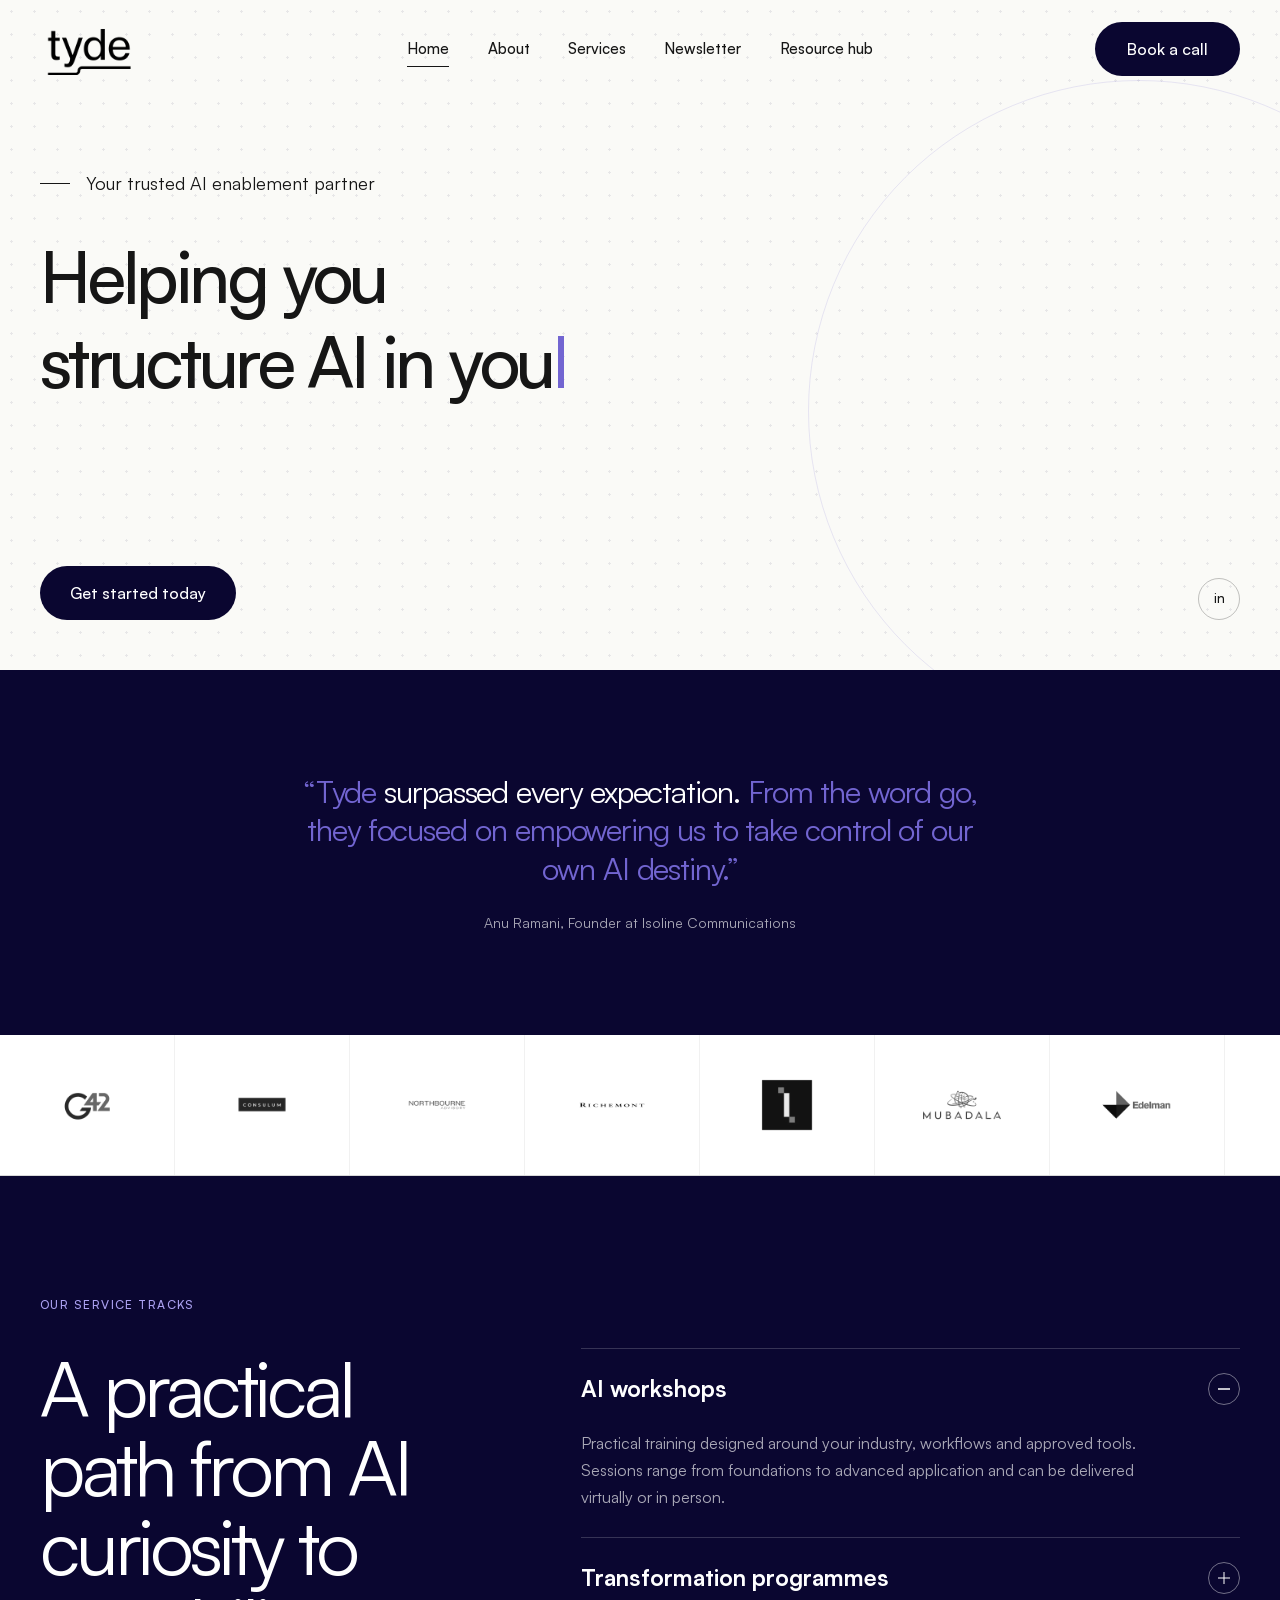
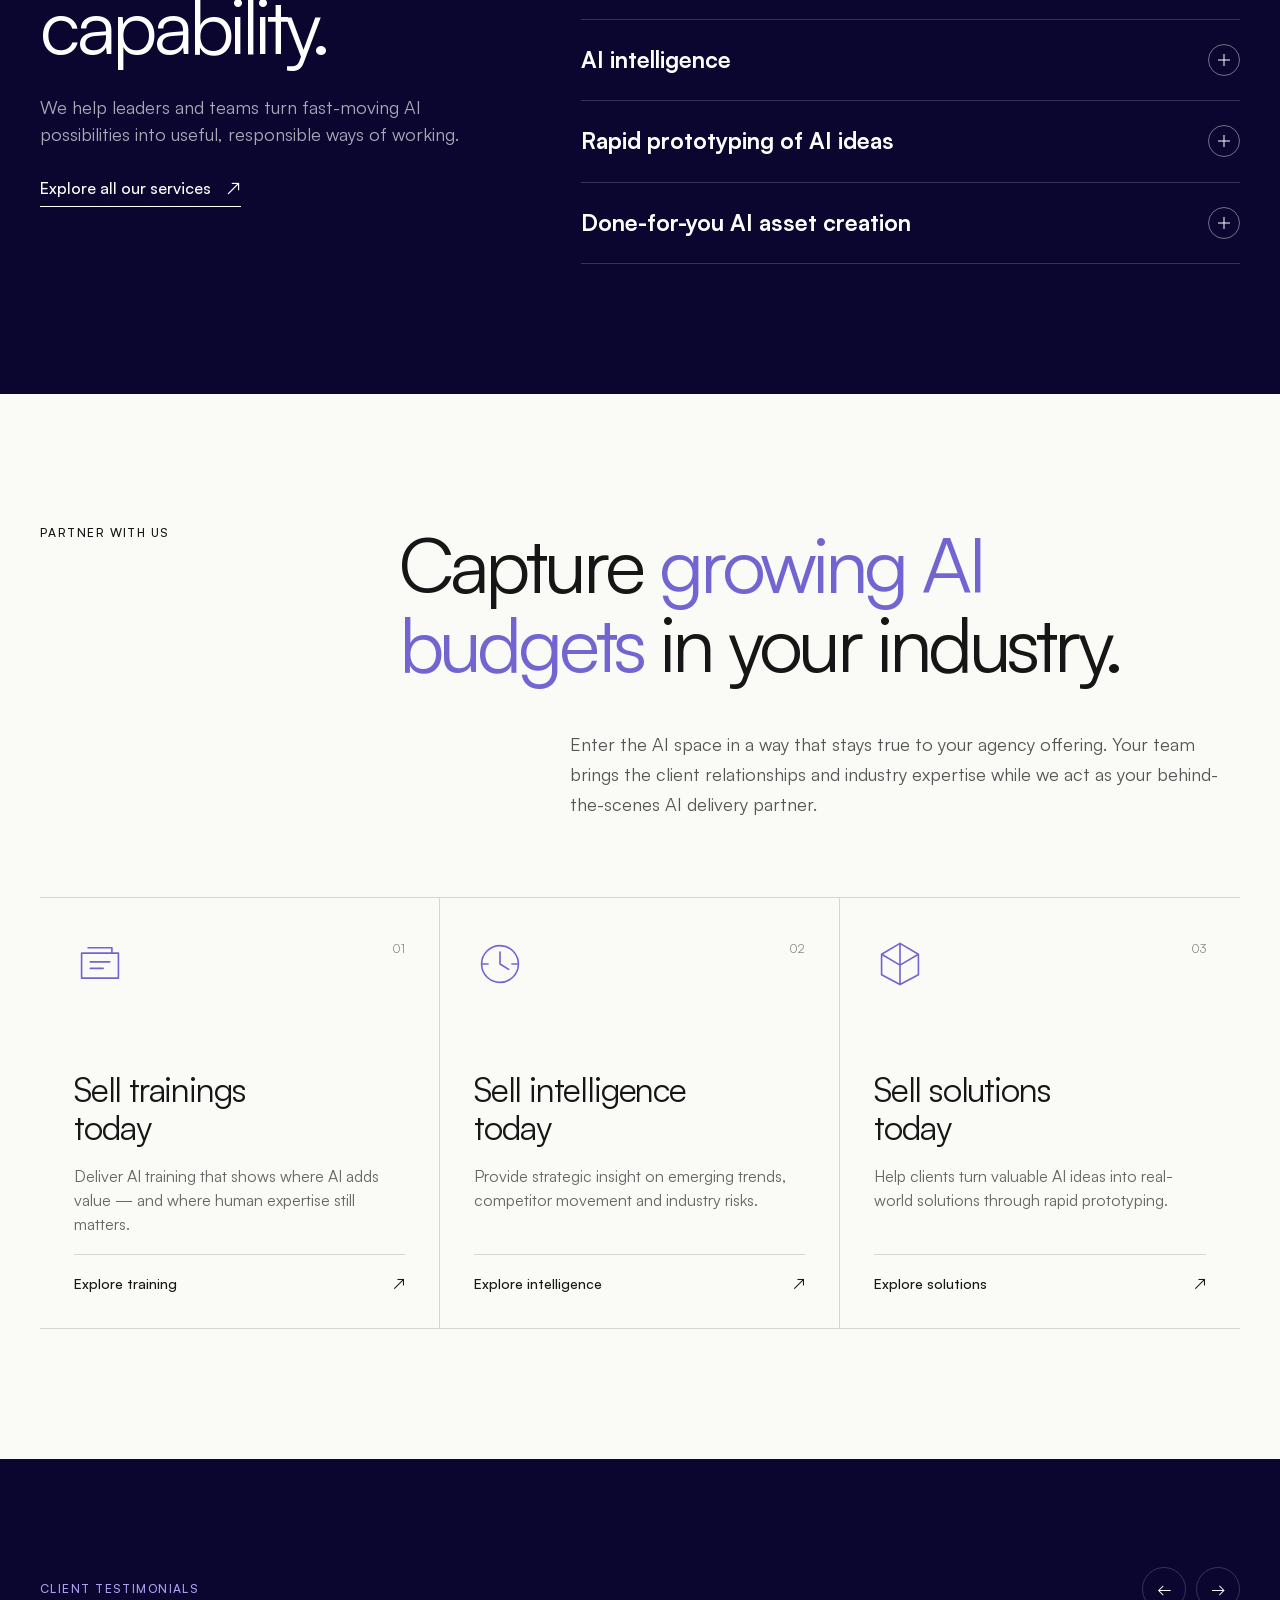
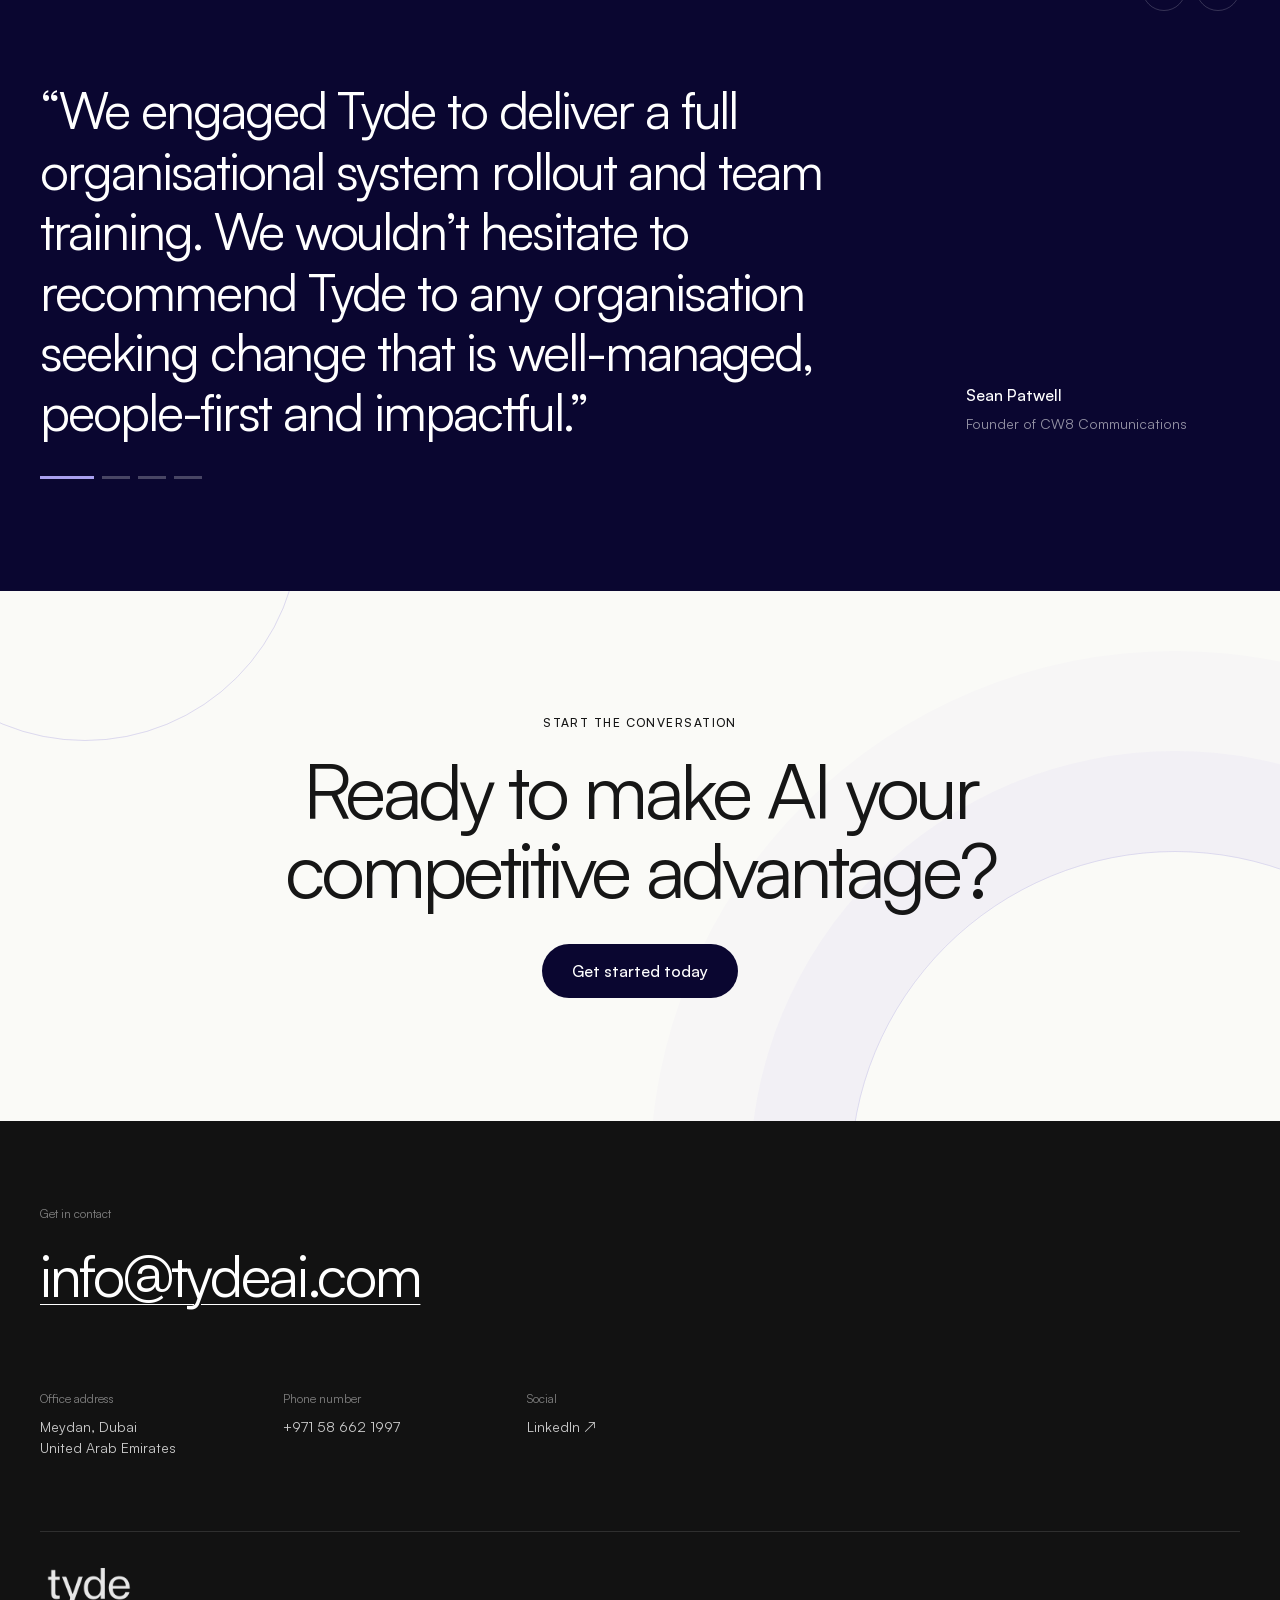
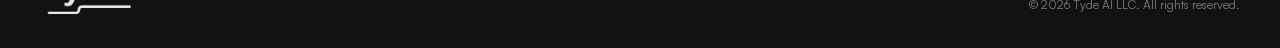
==== commit d1b7404c: "added assets" ====
--- a/index.html
+++ b/index.html
@@ -67,7 +67,7 @@
             Helping you<br />structure AI in your<br />organisation
           </h1>
           <div class="hero-footer reveal">
-            <a class="button button--dark" href="#services">Get started today</a>
+            <a class="button button--dark" href="contact-us/">Get started today</a>
             <a
               class="social-link"
               href="https://www.linkedin.com/company/102561746"
@@ -235,7 +235,7 @@
               <p class="card-number">01</p>
               <h3>Sell trainings today</h3>
               <p>Deliver AI training that shows where AI adds value — and where human expertise still matters.</p>
-              <a href="services/#ai-workshops">Explore training <span aria-hidden="true">↗</span></a>
+              <a href="contact-us/">Explore training <span aria-hidden="true">↗</span></a>
             </article>
             <article class="partner-card reveal">
               <div class="line-icon" aria-hidden="true">
@@ -244,7 +244,7 @@
               <p class="card-number">02</p>
               <h3>Sell intelligence today</h3>
               <p>Provide strategic insight on emerging trends, competitor movement and industry risks.</p>
-              <a href="services/#ai-intelligence">Explore intelligence <span aria-hidden="true">↗</span></a>
+              <a href="contact-us/">Explore intelligence <span aria-hidden="true">↗</span></a>
             </article>
             <article class="partner-card reveal">
               <div class="line-icon" aria-hidden="true">
@@ -253,7 +253,7 @@
               <p class="card-number">03</p>
               <h3>Sell solutions today</h3>
               <p>Help clients turn valuable AI ideas into real-world solutions through rapid prototyping.</p>
-              <a href="services/#rapid-prototyping">Explore solutions <span aria-hidden="true">↗</span></a>
+              <a href="contact-us/">Explore solutions <span aria-hidden="true">↗</span></a>
             </article>
           </div>
         </div>
@@ -310,7 +310,7 @@
         <div class="cta-inner reveal">
           <p class="section-kicker">Start the conversation</p>
           <h2 id="cta-title">Ready to make AI your competitive advantage?</h2>
-          <a class="button button--dark" href="mailto:info@tydeai.com?subject=Let%27s%20talk%20about%20AI">Get started today</a>
+          <a class="button button--dark" href="contact-us/">Get started today</a>
         </div>
       </section>
     </main>
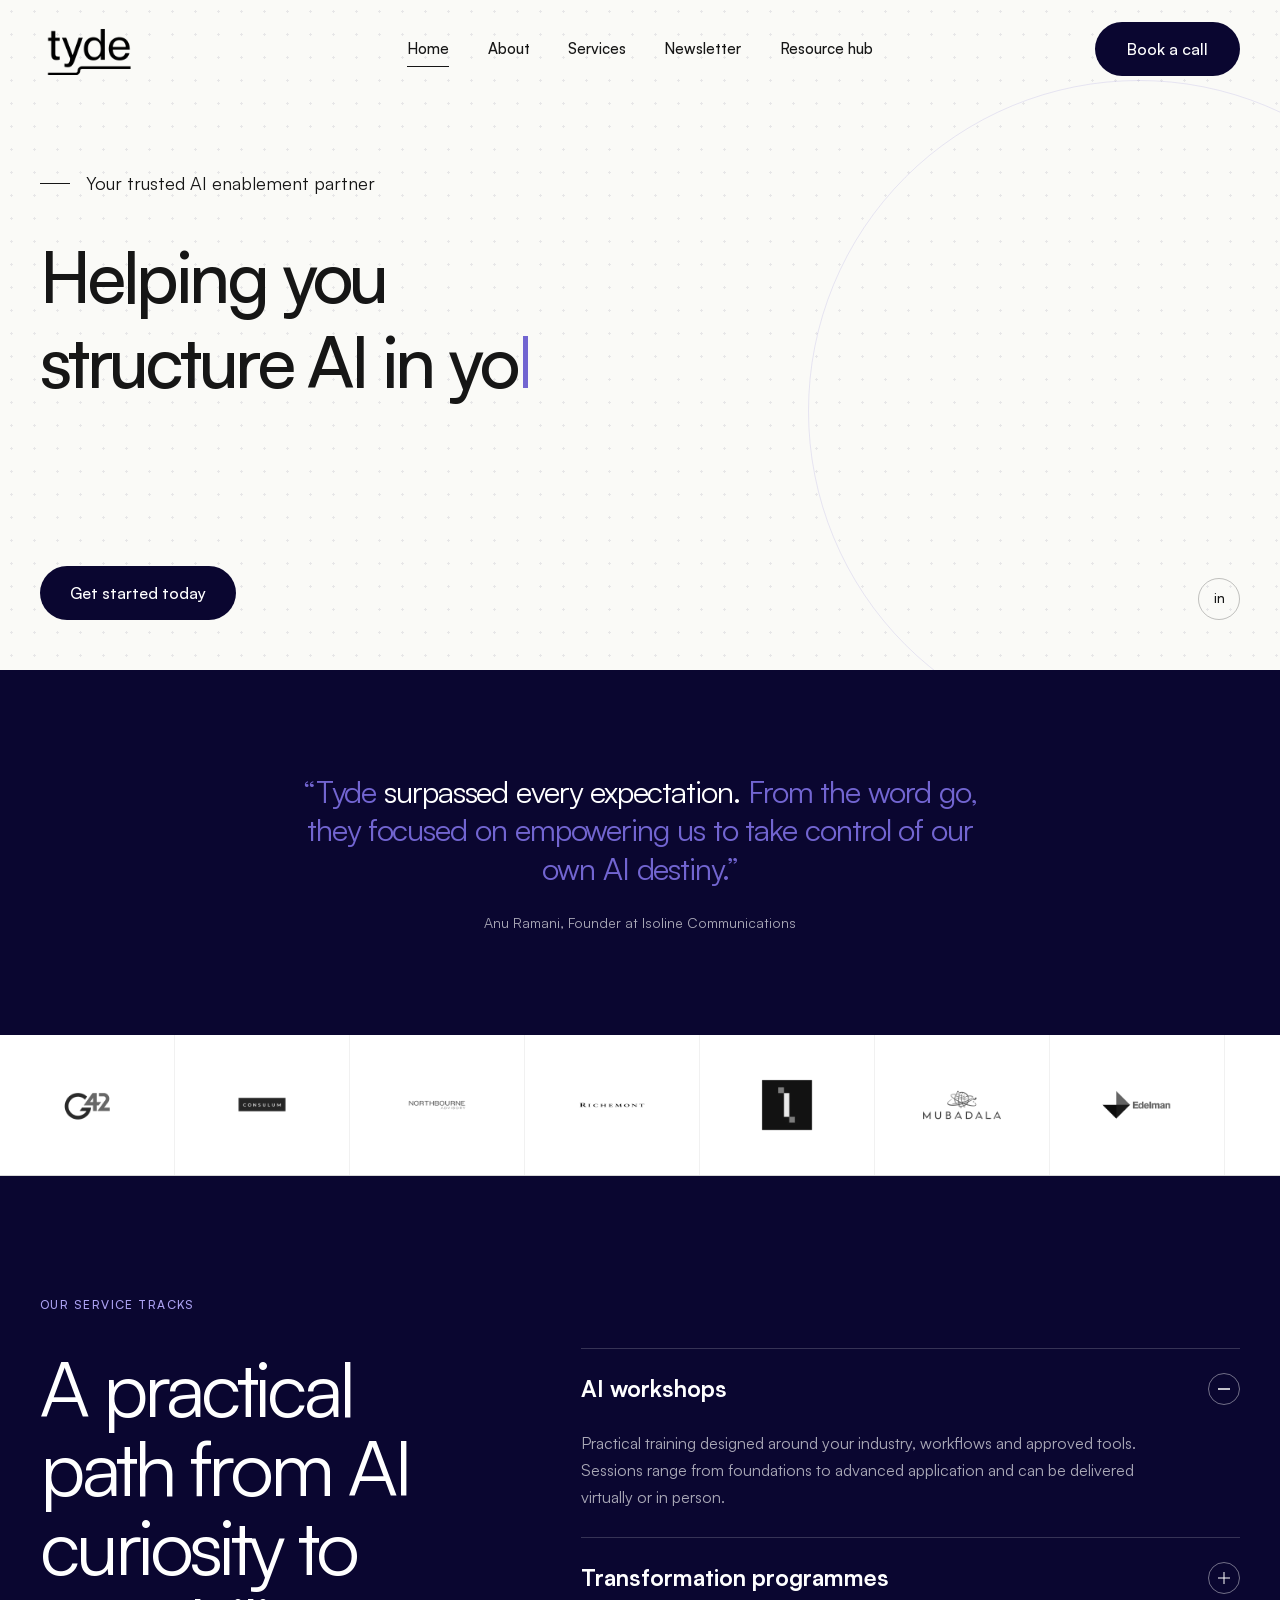
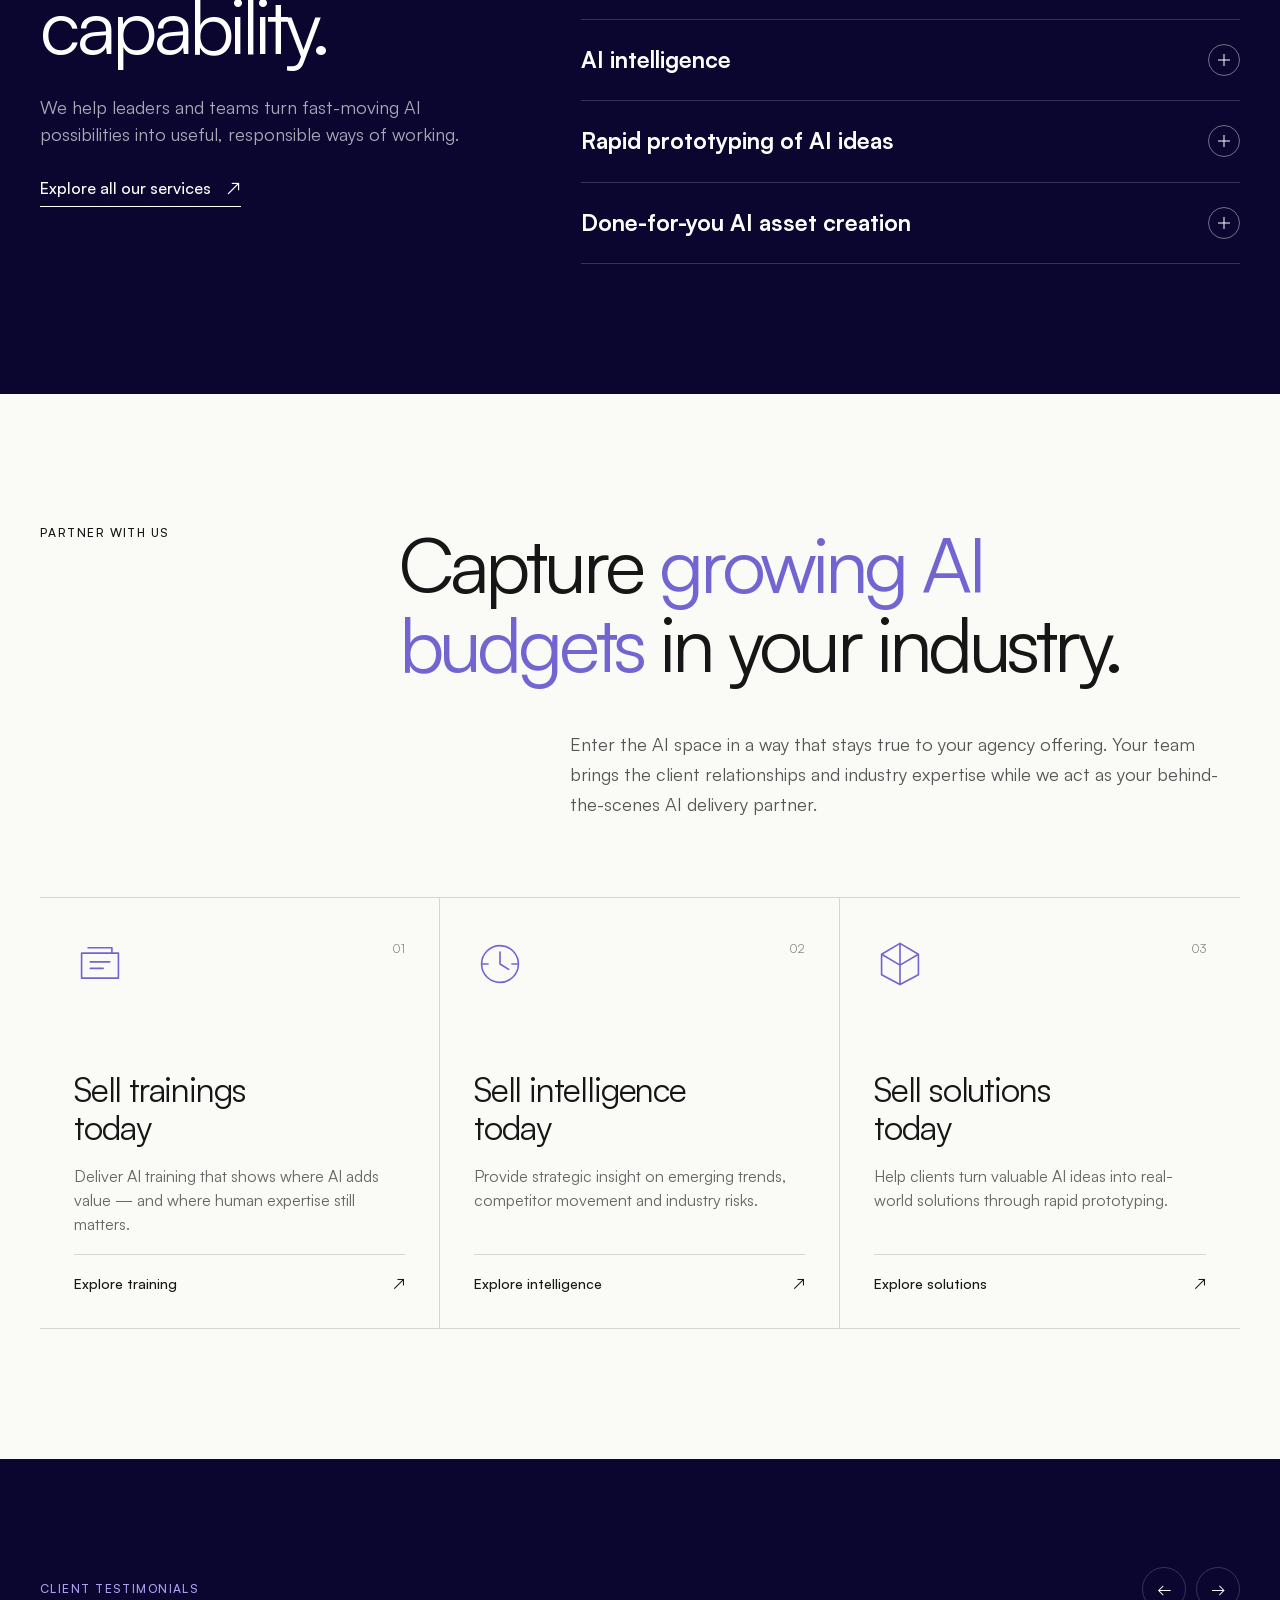
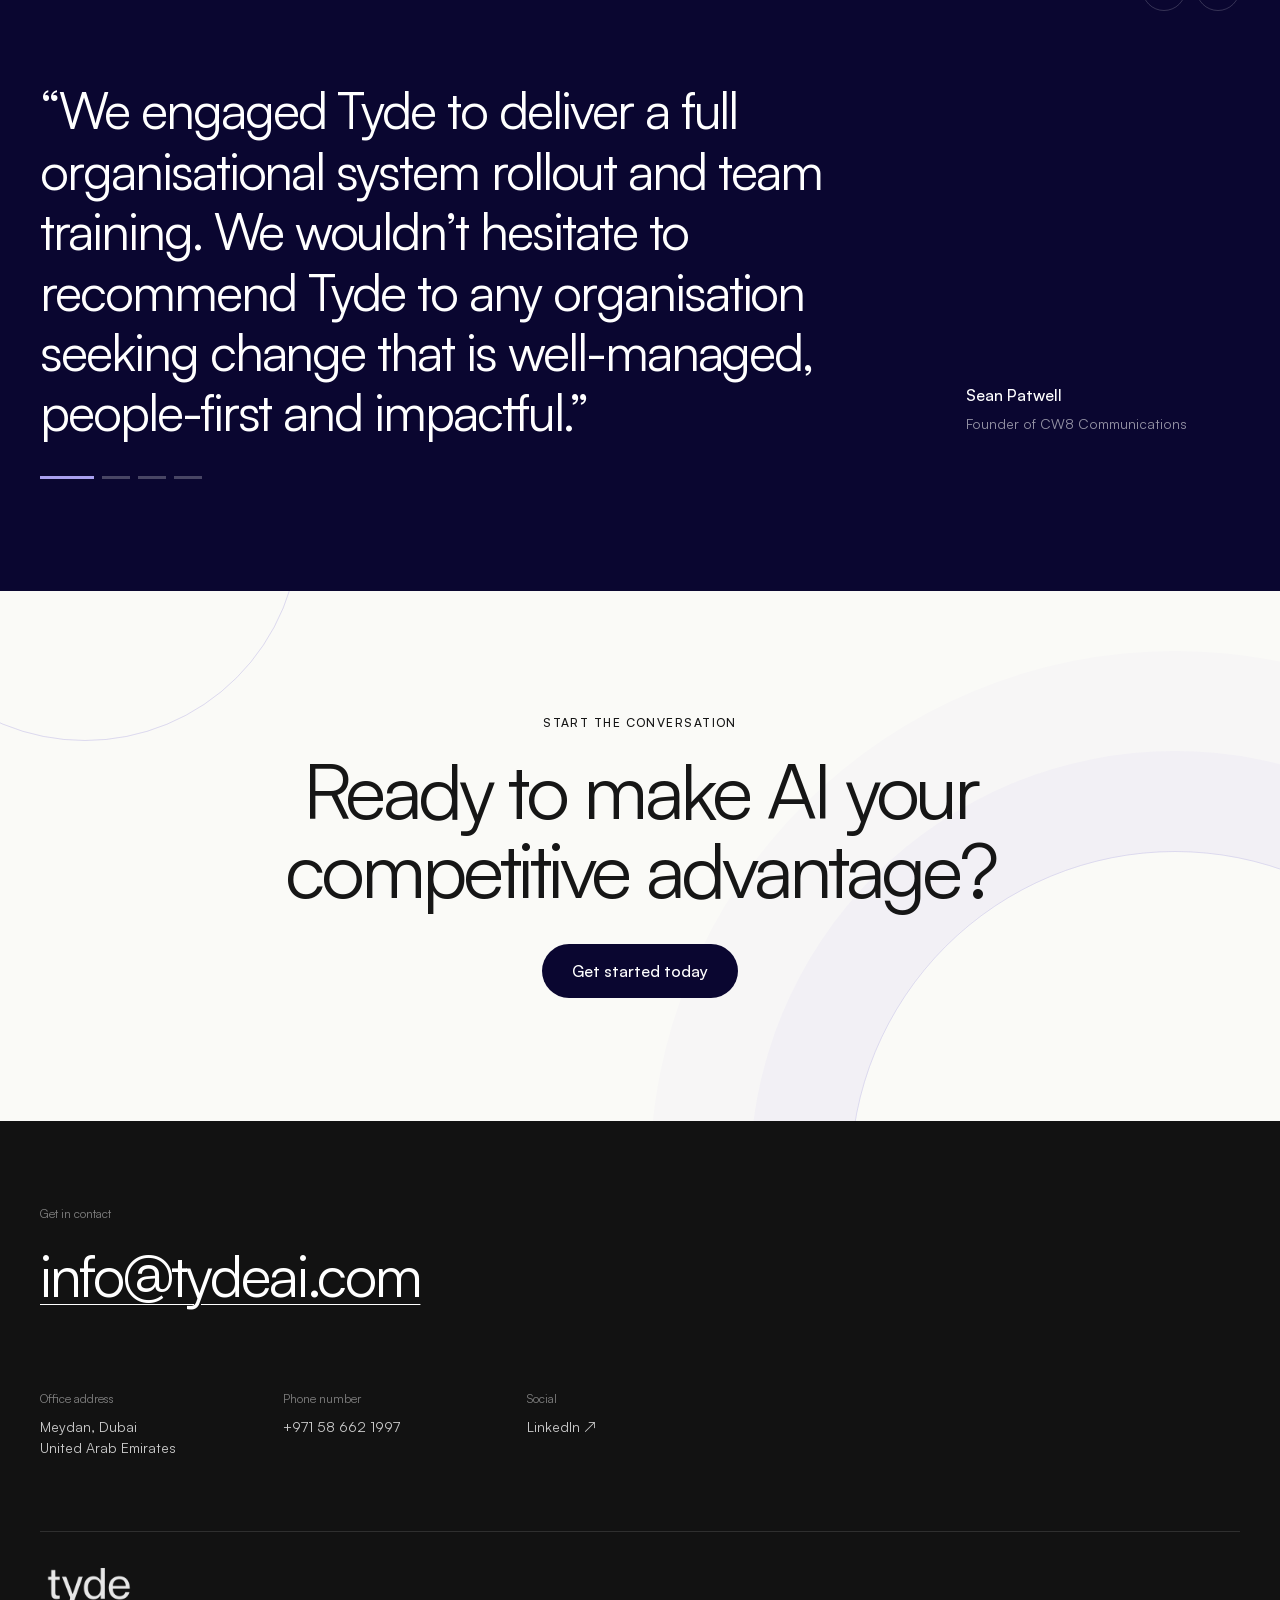
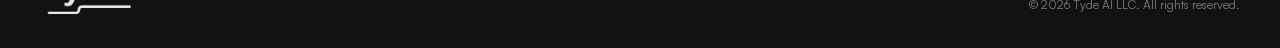
==== commit 337b4fc1: "minor update" ====
--- a/index.html
+++ b/index.html
@@ -50,7 +50,7 @@
           <a class="mobile-nav-cta" href="#contact">Book a call ↗</a>
         </nav>
 
-        <a class="button button--dark header-cta" href="#contact">Book a call</a>
+        <a class="button button--dark header-cta" href="contact-us/">Book a call</a>
       </div>
     </header>
 
